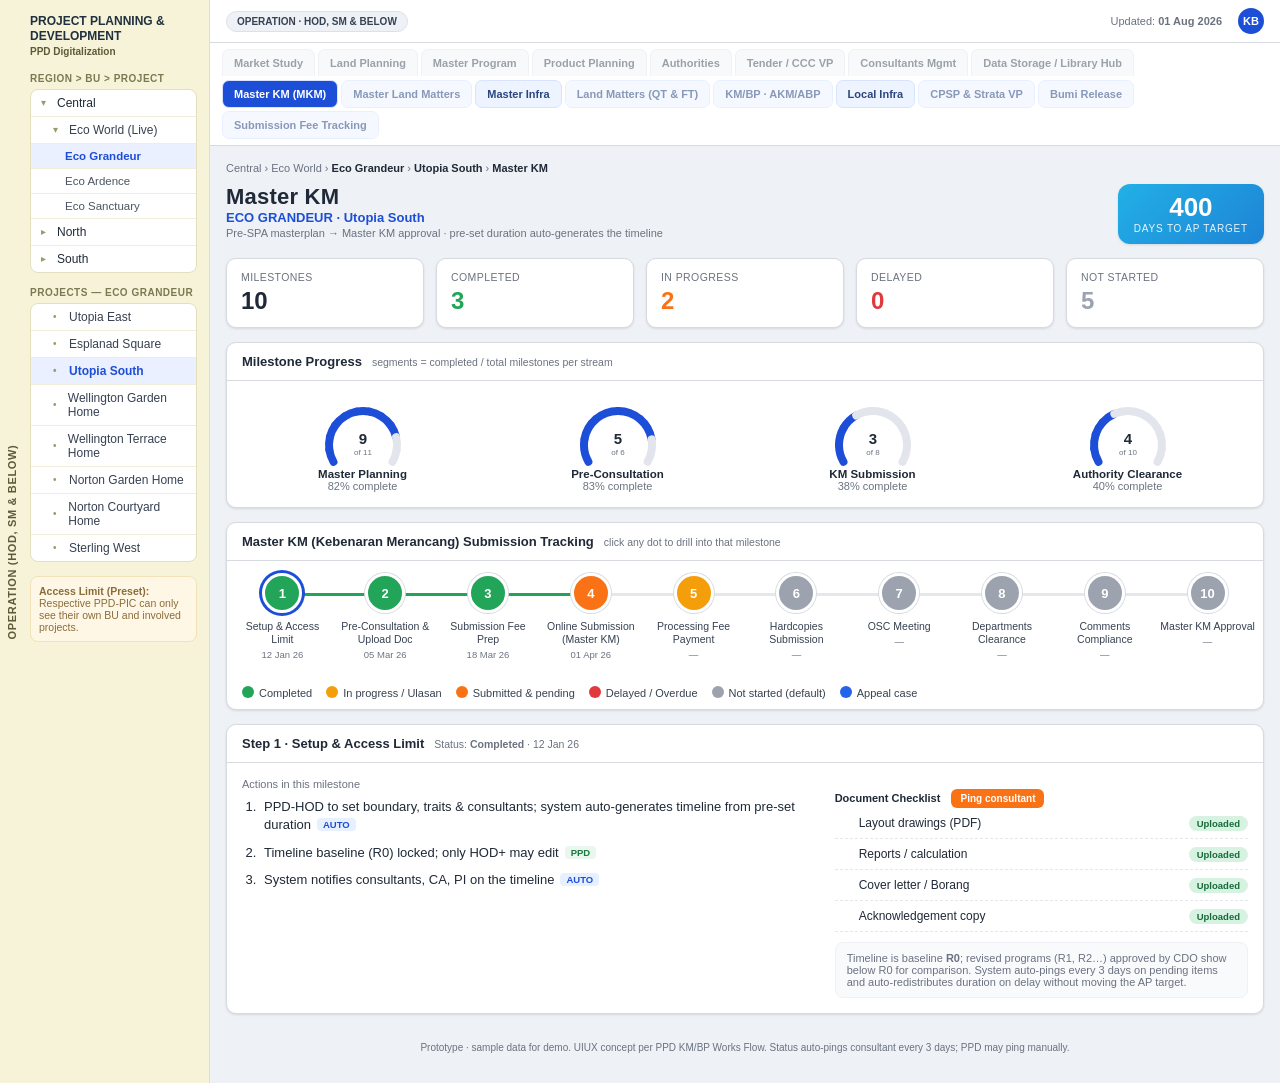
==== index.html @ c5d11e98 "Add files via upload" ====
<!DOCTYPE html>
<html lang="en">
<head>
<meta charset="UTF-8">
<meta name="viewport" content="width=device-width, initial-scale=1.0">
<title>PPD Digitalization — Master KM / Master Infra / Local Infra Dashboard</title>
<style>
:root{
  --sidebar:#f6f3d8; --ink:#1f2937; --muted:#6b7280; --line:#d7dbe0;
  --blue:#1d4ed8; --blue-soft:#eaf0ff; --panel:#ffffff; --bg:#eef1f5;
  --green:#22a558; --green-soft:#d8f2e2;
  --amber:#f59e0b; --amber-soft:#fdeecb;
  --orange:#f97316; --orange-soft:#ffe4cf;
  --red:#e0393e; --red-soft:#fbdadb;
  --grey:#9ca3af; --grey-soft:#e5e7eb;
  --appeal:#2563eb;
  --radius:10px; --shadow:0 1px 3px rgba(16,24,40,.08),0 1px 2px rgba(16,24,40,.04);
}
*{box-sizing:border-box}
body{margin:0;font-family:"Segoe UI",Roboto,Helvetica,Arial,sans-serif;background:var(--bg);color:var(--ink);font-size:13px}
button{font-family:inherit;cursor:pointer}
.app{display:flex;min-height:100vh}

/* ---------- SIDEBAR ---------- */
.sidebar{width:210px;flex:0 0 210px;background:var(--sidebar);border-right:1px solid #e4e0bf;padding:0;position:relative}
.side-vert{writing-mode:vertical-rl;transform:rotate(180deg);position:absolute;left:6px;top:50%;translate:0 -50%;font-weight:700;letter-spacing:.06em;font-size:11px;color:#5b5b3a}
.side-inner{margin-left:26px;padding:14px 12px 20px 4px}
.brand{font-weight:800;font-size:12px;line-height:1.25;color:#20303f}
.brand small{display:block;font-weight:600;color:#5b5b3a;font-size:10px;margin-top:2px}
.nav-group{margin-top:14px}
.nav-label{font-size:10px;font-weight:700;color:#7a7a52;text-transform:uppercase;letter-spacing:.05em;margin-bottom:5px}
.nav-tree{background:#fff;border:1px solid #e4e0bf;border-radius:8px;overflow:hidden}
.tree-item{padding:6px 10px;border-bottom:1px solid #f0eeda;font-size:12px;display:flex;align-items:center;gap:6px;cursor:pointer}
.tree-item:last-child{border-bottom:none}
.tree-item .caret{color:#9a9a6a;font-size:10px;width:10px}
.tree-item.lvl2{padding-left:22px;color:#374151}
.tree-item.lvl3{padding-left:34px;color:#4b5563;font-size:11.5px}
.tree-item.active{background:var(--blue-soft);color:var(--blue);font-weight:600}
.tree-item:hover{background:#faf9ee}
.access-note{margin-top:14px;font-size:10.5px;color:#8a6d3b;background:#fff7e6;border:1px solid #f3e2b8;border-radius:8px;padding:8px}

/* ---------- MAIN ---------- */
.main{flex:1;min-width:0;display:flex;flex-direction:column}
.topbar{background:#fff;border-bottom:1px solid var(--line);padding:8px 16px;display:flex;align-items:center;gap:14px}
.op-pill{font-size:10px;font-weight:700;color:#374151;background:#eef2f7;border:1px solid #dbe1e8;border-radius:20px;padding:4px 10px}
.top-meta{margin-left:auto;font-size:11px;color:var(--muted);display:flex;gap:16px;align-items:center}
.avatar{width:26px;height:26px;border-radius:50%;background:var(--blue);color:#fff;display:grid;place-items:center;font-size:11px;font-weight:700}

/* tabs */
.tabs-wrap{background:#fff;border-bottom:1px solid var(--line);padding:6px 12px 0}
.tab-row{display:flex;gap:3px;flex-wrap:wrap}
.tab-row.secondary{margin-top:4px;padding-bottom:6px}
.tab{font-size:11px;font-weight:600;color:#4b5563;background:#f3f5f8;border:1px solid #e3e7ec;border-bottom:none;border-radius:7px 7px 0 0;padding:7px 11px;white-space:nowrap}
.tab.flat{border-radius:7px;border-bottom:1px solid #e3e7ec}
.tab.active{background:var(--blue);color:#fff;border-color:var(--blue)}
.tab.dim{opacity:.55}
.tab-row.secondary .tab{background:#eef4ff;border-color:#d7e3ff;color:#28457f}
.tab-row.secondary .tab.active{background:var(--blue);color:#fff}

/* content */
.content{padding:16px;flex:1}
.crumbs{font-size:11px;color:var(--muted);margin-bottom:10px}
.crumbs b{color:var(--ink)}

/* dashboard header */
.dash-head{display:flex;align-items:flex-start;gap:16px;flex-wrap:wrap;margin-bottom:14px}
.dash-title h1{margin:0;font-size:22px;letter-spacing:.01em}
.dash-title .proj{font-size:13px;color:var(--blue);font-weight:600}
.dash-title .sub{font-size:11px;color:var(--muted);margin-top:2px}
.countdown{margin-left:auto;background:linear-gradient(135deg,#22b0e6,#1d84d6);color:#fff;border-radius:12px;padding:10px 16px;text-align:center;box-shadow:var(--shadow);min-width:120px}
.countdown .n{font-size:26px;font-weight:800;line-height:1}
.countdown .l{font-size:10px;letter-spacing:.08em;opacity:.9;margin-top:3px}
.countdown.warn{background:linear-gradient(135deg,#f7a13b,#e0393e)}

/* cards row */
.grid{display:grid;gap:14px}
.cards{display:grid;grid-template-columns:repeat(auto-fit,minmax(150px,1fr));gap:12px;margin-bottom:14px}
.card{background:var(--panel);border:1px solid var(--line);border-radius:var(--radius);padding:12px 14px;box-shadow:var(--shadow)}
.card .k{font-size:10.5px;color:var(--muted);text-transform:uppercase;letter-spacing:.04em}
.card .v{font-size:24px;font-weight:800;margin-top:4px}
.card .v small{font-size:12px;color:var(--muted);font-weight:600}
.card.g .v{color:var(--green)} .card.o .v{color:var(--orange)} .card.r .v{color:var(--red)} .card.d .v{color:var(--grey)}

.panel{background:var(--panel);border:1px solid var(--line);border-radius:var(--radius);box-shadow:var(--shadow);margin-bottom:14px}
.panel-h{padding:11px 15px;border-bottom:1px solid var(--line);display:flex;align-items:center;gap:10px}
.panel-h h2{margin:0;font-size:13px;font-weight:700}
.panel-h .hint{font-size:10.5px;color:var(--muted);font-weight:400}
.panel-b{padding:15px}

/* gauges */
.gauges{display:grid;grid-template-columns:repeat(auto-fit,minmax(180px,1fr));gap:14px}
.gauge{text-align:center}
.gauge svg{display:block;margin:0 auto}
.gauge .cap{font-size:11.5px;font-weight:700;margin-top:2px}
.gauge .pct{font-size:11px;color:var(--muted)}

/* timeline */
.tl-scroll{overflow-x:auto;padding:6px 4px 16px}
.timeline{display:flex;align-items:flex-start;min-width:760px;position:relative;padding-top:6px}
.tl-node{flex:1;min-width:96px;text-align:center;position:relative}
.tl-node:not(:last-child)::after{content:"";position:absolute;top:20px;left:50%;width:100%;height:3px;background:var(--grey-soft);z-index:0}
.tl-node.done:not(:last-child)::after{background:var(--green)}
.tl-dot{width:40px;height:40px;border-radius:50%;margin:0 auto;display:grid;place-items:center;font-weight:700;color:#fff;position:relative;z-index:1;border:3px solid #fff;box-shadow:0 0 0 1px var(--line);cursor:pointer;transition:transform .1s}
.tl-dot:hover{transform:scale(1.08)}
.tl-dot.sel{box-shadow:0 0 0 3px var(--blue)}
.st-green{background:var(--green)} .st-amber{background:var(--amber)} .st-orange{background:var(--orange)}
.st-red{background:var(--red)} .st-grey{background:var(--grey)} .st-appeal{background:var(--appeal)}
.tl-label{font-size:10.5px;margin-top:7px;color:#374151;line-height:1.25;padding:0 4px}
.tl-date{font-size:9.5px;color:var(--muted);margin-top:3px}

/* legend */
.legend{display:flex;flex-wrap:wrap;gap:14px;padding:10px 15px;font-size:11px;color:#374151;align-items:center}
.legend .dot{width:12px;height:12px;border-radius:50%;display:inline-block;margin-right:5px;vertical-align:-1px}

/* drill-in */
.drill{display:grid;grid-template-columns:1.4fr 1fr;gap:14px}
@media(max-width:900px){.drill{grid-template-columns:1fr}}
.steps li{margin-bottom:9px;padding-left:4px;line-height:1.4}
.steps{margin:0;padding-left:18px}
.step-tag{font-size:9.5px;font-weight:700;border-radius:4px;padding:1px 6px;margin-left:6px;vertical-align:1px}
.tag-auto{background:#e6f0ff;color:#1d4ed8}.tag-ppd{background:#e9f7ee;color:#1a7a3f}
.tag-con{background:#fef3e2;color:#b26a08}.tag-sm{background:#f3e8ff;color:#7c3aed}

/* dept grid */
.dept-grid{display:grid;grid-template-columns:repeat(auto-fill,minmax(70px,1fr));gap:8px}
.dept{border-radius:7px;padding:8px 4px;text-align:center;font-size:10.5px;font-weight:700;color:#fff;position:relative;cursor:default}
.dept small{display:block;font-weight:500;font-size:8.5px;opacity:.95;margin-top:2px}
.dept.st-grey{color:#4b5563}
.subtabs{display:flex;gap:6px;flex-wrap:wrap;margin-bottom:12px}
.subtab{font-size:11px;font-weight:600;padding:6px 12px;border-radius:20px;border:1px solid var(--line);background:#fff;color:#4b5563}
.subtab.active{background:var(--blue);color:#fff;border-color:var(--blue)}
.doc-row{display:flex;align-items:center;gap:8px;padding:7px 0;border-bottom:1px dashed #e5e7eb;font-size:12px}
.doc-row:last-child{border-bottom:none}
.chk{width:16px;height:16px;border-radius:4px;display:grid;place-items:center;color:#fff;font-size:10px;flex:0 0 16px}
.pill{font-size:9.5px;font-weight:700;border-radius:20px;padding:2px 8px;margin-left:auto}
.pill.green{background:var(--green-soft);color:#146c39}
.pill.amber{background:var(--amber-soft);color:#8a5a06}
.pill.grey{background:var(--grey-soft);color:#4b5563}
.pill.red{background:var(--red-soft);color:#a11f24}
.muted{color:var(--muted)}
.info{font-size:11px;color:var(--muted);background:#f8fafc;border:1px solid #eef2f6;border-radius:8px;padding:9px 11px;margin-top:10px}
.hidden{display:none}
.ping{margin-left:8px;font-size:10px;font-weight:700;color:#fff;background:var(--orange);border:none;border-radius:6px;padding:4px 9px}
.footer-note{font-size:10px;color:var(--muted);text-align:center;padding:14px}
</style>
</head>
<body>
<div class="app">
  <!-- SIDEBAR -->
  <aside class="sidebar">
    <div class="side-vert">OPERATION (HOD, SM &amp; BELOW)</div>
    <div class="side-inner">
      <div class="brand">PROJECT PLANNING &amp; DEVELOPMENT<small>PPD Digitalization</small></div>

      <div class="nav-group">
        <div class="nav-label">Region &gt; BU &gt; Project</div>
        <div class="nav-tree">
          <div class="tree-item"><span class="caret">▾</span> Central</div>
          <div class="tree-item lvl2"><span class="caret">▾</span> Eco World (Live)</div>
          <div class="tree-item lvl3 active">Eco Grandeur</div>
          <div class="tree-item lvl3">Eco Ardence</div>
          <div class="tree-item lvl3">Eco Sanctuary</div>
          <div class="tree-item"><span class="caret">▸</span> North</div>
          <div class="tree-item"><span class="caret">▸</span> South</div>
        </div>
      </div>

      <div class="nav-group">
        <div class="nav-label">Projects — Eco Grandeur</div>
        <div class="nav-tree" id="projTree"></div>
      </div>

      <div class="access-note"><b>Access Limit (Preset):</b> Respective PPD-PIC can only see their own BU and involved projects.</div>
    </div>
  </aside>

  <!-- MAIN -->
  <div class="main">
    <div class="topbar">
      <span class="op-pill">OPERATION · HOD, SM &amp; BELOW</span>
      <div class="top-meta">
        <span>Updated: <b id="updDate">—</b></span>
        <span class="avatar">KB</span>
      </div>
    </div>

    <!-- TABS -->
    <div class="tabs-wrap">
      <div class="tab-row">
        <div class="tab dim">Market Study</div>
        <div class="tab dim">Land Planning</div>
        <div class="tab dim">Master Program</div>
        <div class="tab dim">Product Planning</div>
        <div class="tab dim">Authorities</div>
        <div class="tab dim">Tender / CCC VP</div>
        <div class="tab dim">Consultants Mgmt</div>
        <div class="tab dim">Data Storage / Library Hub</div>
      </div>
      <div class="tab-row secondary" id="subTabs">
        <div class="tab flat" data-dash="mkm">Master KM (MKM)</div>
        <div class="tab flat dim">Master Land Matters</div>
        <div class="tab flat" data-dash="minfra">Master Infra</div>
        <div class="tab flat dim">Land Matters (QT &amp; FT)</div>
        <div class="tab flat dim">KM/BP · AKM/ABP</div>
        <div class="tab flat" data-dash="linfra">Local Infra</div>
        <div class="tab flat dim">CPSP &amp; Strata VP</div>
        <div class="tab flat dim">Bumi Release</div>
        <div class="tab flat dim">Submission Fee Tracking</div>
      </div>
    </div>

    <!-- CONTENT -->
    <div class="content">
      <div class="crumbs">Central › Eco World › <b>Eco Grandeur</b> › <b id="crumbProj">Utopia South</b> › <b id="crumbDash">Master KM</b></div>

      <div class="dash-head">
        <div class="dash-title">
          <h1 id="dashName">Master KM</h1>
          <div class="proj" id="dashProj">ECO GRANDEUR · Utopia South</div>
          <div class="sub" id="dashSub"></div>
        </div>
        <div class="countdown" id="countdown">
          <div class="n" id="cdN">—</div>
          <div class="l">DAYS TO AP TARGET</div>
        </div>
      </div>

      <!-- KPI cards -->
      <div class="cards" id="kpis"></div>

      <!-- gauges -->
      <div class="panel">
        <div class="panel-h"><h2>Milestone Progress</h2><span class="hint">segments = completed / total milestones per stream</span></div>
        <div class="panel-b"><div class="gauges" id="gauges"></div></div>
      </div>

      <!-- timeline -->
      <div class="panel">
        <div class="panel-h">
          <h2 id="tlTitle">Submission Tracking — Dot Dashboard</h2>
          <span class="hint">click any dot to drill into that milestone</span>
        </div>
        <div class="tl-scroll"><div class="timeline" id="timeline"></div></div>
        <div class="legend">
          <span><span class="dot st-green"></span>Completed</span>
          <span><span class="dot st-amber"></span>In progress / Ulasan</span>
          <span><span class="dot st-orange"></span>Submitted &amp; pending</span>
          <span><span class="dot st-red"></span>Delayed / Overdue</span>
          <span><span class="dot st-grey"></span>Not started (default)</span>
          <span><span class="dot st-appeal"></span>Appeal case</span>
        </div>
      </div>

      <!-- drill-in -->
      <div class="panel" id="drillPanel">
        <div class="panel-h">
          <h2 id="drillTitle">Milestone detail</h2>
          <span class="hint" id="drillHint"></span>
        </div>
        <div class="panel-b">
          <div class="drill">
            <div>
              <div id="drillSteps"></div>
            </div>
            <div>
              <div id="drillSide"></div>
            </div>
          </div>
        </div>
      </div>

      <div class="footer-note">Prototype · sample data for demo. UIUX concept per PPD KM/BP Works Flow. Status auto-pings consultant every 3 days; PPD may ping manually.</div>
    </div>
  </div>
</div>

<script>
/* ============ SAMPLE DATA MODEL ============ */
const AP_TARGET = new Date('2027-09-05');
const TODAY = new Date('2026-08-01');
function daysLeft(){return Math.round((AP_TARGET-TODAY)/86400000);}

const projects = ["Utopia East","Esplanad Square","Utopia South","Wellington Garden Home",
  "Wellington Terrace Home","Norton Garden Home","Norton Courtyard Home","Sterling West"];
let currentProj = "Utopia South";

const S = {green:"st-green",amber:"st-amber",orange:"st-orange",red:"st-red",grey:"st-grey",appeal:"st-appeal"};
const statusLabel = {"st-green":"Completed","st-amber":"In progress / Ulasan","st-orange":"Submitted & pending",
  "st-red":"Delayed / Overdue","st-grey":"Not started","st-appeal":"Appeal case"};

/* ---- MASTER KM ---- */
const MKM = {
  name:"Master KM", title:"Master KM (Kebenaran Merancang) Submission Tracking",
  sub:"Pre-SPA masterplan → Master KM approval · pre-set duration auto-generates the timeline",
  gauges:[
    {cap:"Master Planning",done:9,total:11},
    {cap:"Pre-Consultation",done:5,total:6},
    {cap:"KM Submission",done:3,total:8},
    {cap:"Authority Clearance",done:4,total:10}
  ],
  milestones:[
    {n:1,label:"Setup & Access Limit",st:S.green,date:"12 Jan 26",
      steps:[["PPD-HOD to set boundary, traits &amp; consultants; system auto-generates timeline from pre-set duration","auto"],
        ["Timeline baseline (R0) locked; only HOD+ may edit","ppd"],
        ["System notifies consultants, CA, PI on the timeline","auto"]]},
    {n:2,label:"Pre-Consultation & Upload Doc",st:S.green,date:"05 Mar 26",
      steps:[["Consultant makes pre-consultation appointment &amp; uploads comments","con"],
        ["Design-input meeting; consultant uploads meeting note / sketch","con"],
        ["Consultant uploads revised drawings; PPD checks details","ppd"],
        ["If OK → proceed to online submission (system reflects green)","auto"]],
      depts:"km"},
    {n:3,label:"Submission Fee Prep",st:S.green,date:"18 Mar 26",
      steps:[["System reminds consultant to upload fee calculation (2 weeks prior)","auto"],
        ["Consultant uploads fee-calc PDF","con"],
        ["PPD verifies plan-fee amount → links to Payment Requisition flow","ppd"]]},
    {n:4,label:"Online Submission (Master KM)",st:S.orange,date:"01 Apr 26",
      steps:[["Planner compiles documents per checklist (drawings &amp; docs in PDF)","con"],
        ["System auto-ticks checklist as consultant uploads required items","auto"],
        ["PPD checks uploaded items are in order","ppd"],
        ["Consultant submits Master KM online &amp; uploads acknowledgement","con"],
        ["System alerts if acknowledgement not uploaded 1 day after target","auto"]],
      depts:"km"},
    {n:5,label:"Processing Fee Payment",st:S.amber,date:"—",
      steps:[["Consultant uploads QR code / invoice to system","con"],
        ["System links to Payment Requisition flow (auto notification-letter template)","auto"],
        ["PPD verifies &amp; routes for approval","ppd"]]},
    {n:6,label:"Hardcopies Submission",st:S.grey,date:"—",
      steps:[["Consultant uploads OSC acceptance screenshot &amp; payment slip","con"],
        ["System notifies to print for hardcopy submission (1 week before target)","auto"],
        ["Consultant uploads acknowledgement of hardcopy submission","con"],
        ["System prompts if hardcopy not uploaded after 1-day delay","auto"]]},
    {n:7,label:"OSC Meeting",st:S.grey,date:"—",
      steps:[["Consultant follows up on OSC meeting date; PPD keys in confirmed date","ppd"],
        ["Continue follow-up with departments for clearance / comment letters","con"],
        ["Weekly submission-status update sent out","auto"]]},
    {n:8,label:"Departments Clearance",st:S.grey,date:"—",
      steps:[["Consultant uploads tiada-halangan / ulasan letter or approval per dept","con"],
        ["System reflects colour status per department","auto"],
        ["If delay ≥ 2 weeks → system triggers PPD-HOD &amp; PIC; auto-redistributes timeline without affecting AP","auto"]],
      depts:"km"},
    {n:9,label:"Comments Compliance",st:S.grey,date:"—",
      steps:[["Consultant uploads authority ulasan / comments; system reflects status","con"],
        ["System routes comment letter to HOD-PPD: choose Compliance or Appeal","auto"],
        ["Compliance: PPD discusses with consultant, sets resubmit days, consultant re-uploads","ppd"],
        ["Appeal: system searches WIKI for similar successful appeal; reflects blue wording","auto"]]},
    {n:10,label:"Master KM Approval",st:S.grey,date:"—",
      steps:[["Consultant uploads approval letter; PPD reviews &amp; highlights special conditions","ppd"],
        ["System records date &amp; displays in summary","auto"],
        ["System notifies Consultant, PPD, HOD, TH: “Approval for Master KM obtained”","auto"],
        ["System forwards approved KM layout to land surveyor for precom plan","auto"]]}
  ]
};

/* ---- MASTER INFRA ---- */
const MINFRA = {
  name:"Master Infra", title:"Master Infra Submission Tracking",
  sub:"Starts upon Master KM approved · per-trait demarcation, timeline auto-generated from checklist durations",
  traits:["Earthwork","Road & Drainage","Streetlighting","Sewerage","Water Supply","Power","Telekom"],
  gauges:[
    {cap:"Setup & Timeline",done:3,total:3},
    {cap:"Pre-Consultation",done:4,total:6},
    {cap:"Submission",done:2,total:8},
    {cap:"Approval / Compliance",done:1,total:6}
  ],
  milestones:[
    {n:1,label:"Setup Master Infra (demarcation, traits, consultants)",st:S.green,date:"15 Jun 26",
      steps:[["PPD sets boundary, traits &amp; consultant on the Master Infra submission","ppd"],
        ["System notifies consultant on document preparation","auto"],
        ["Timeline auto-generates from pre-set duration (baseline for tracking)","auto"],
        ["System notifies consultants, CA, PI on the timeline","auto"]]},
    {n:2,label:"Pre-Consultation (Master Infra)",st:S.amber,date:"—",
      steps:[["System notifies all consultants to prepare for pre-consultation &amp; submission","auto"],
        ["Consultant makes appointment &amp; uploads pre-consultation comments","con"],
        ["Design-input meeting; consultant uploads note / sketch","con"],
        ["Consultant uploads revised drawings; PPD checks; if OK → online submission","ppd"]],
      depts:"infra"},
    {n:3,label:"Start — Submission (Master Infra)",st:S.orange,date:"—",
      steps:[["Planner compiles documents in system (drawings &amp; docs per checklist)","con"],
        ["Standard docs pre-saved in Data Storage folder","auto"],
        ["System notifies PPD to check uploaded items; reminder 2 weeks prior","auto"],
        ["Consultant submits Master Infra &amp; uploads submission copy","con"],
        ["System alerts if acknowledgement not uploaded 1 day after target","auto"]],
      depts:"infra"},
    {n:4,label:"Processing / Statutory Fee",st:S.grey,date:"—",
      steps:[["Consultant uploads invoice to system","con"],
        ["System links to Payment Requisition flow (auto notification-letter template)","auto"],
        ["PPD verifies &amp; routes for approval","ppd"]]},
    {n:5,label:"Comments Compliance",st:S.grey,date:"—",
      steps:[["Consultant uploads authority ulasan / comments; system reflects status","con"],
        ["System routes comment letter to HOD-PPD: Compliance or Appeal","auto"],
        ["Compliance: PPD discusses, sets resubmit days; consultant re-uploads for approval","ppd"],
        ["Appeal: auto-adjusts duration; WIKI search for similar successful appeal (blue wording)","auto"]]},
    {n:6,label:"Compliance / Appeal / Approval",st:S.grey,date:"—",
      steps:[["Consultant discusses compliance details with PPD, updates drawings","con"],
        ["Consultant uploads endorsement set; PPD approves; consultant proceeds submission","ppd"],
        ["Consultant uploads approved letter &amp; drawings; system notifies PPD &amp; PI","con"],
        ["If surprise condition in approval letter → repeat Appeal process","ppd"]]},
    {n:7,label:"Work Commencement / Subsequent Stages",st:S.grey,date:"—",
      steps:[["Earthwork — consultant submits Borang B (Notis Mula Kerja Tanah), notifies PPD &amp; PI","con"],
        ["Road &amp; Drainage / Streetlighting — end at approval","auto"],
        ["Sewerage — repeat Setup→Approval for subsequent stages PDC2, PDC3-5","auto"],
        ["Water Supply — repeat Setup→Approval for Detail stage","auto"]]}
  ]
};

/* ---- LOCAL INFRA ---- */
const LINFRA = {
  name:"Local Infra", title:"Local Infra Submission Tracking (Agency-level)",
  sub:"Per-agency infrastructure submission · auto-ping every 3 days, manual PPD ping available",
  traits:["Sewerage (IWK)","Water Supply (AIS)","Earthwork","Road & Drainage","Streetlighting","Power (TNB)","Telekom (SKMM)"],
  gauges:[
    {cap:"Sewerage (IWK)",done:6,total:6},
    {cap:"Water Supply (AIS)",done:3,total:6},
    {cap:"Road & Drainage",done:2,total:6},
    {cap:"Earthwork",done:4,total:6}
  ],
  milestones:[
    {n:1,label:"Upload Documents (per checklist)",st:S.green,date:"20 Jun 26",
      steps:[["Consultant &amp; PPD upload relevant documents required per checklist","con"],
        ["System auto-ticks submission checklist as items are uploaded","auto"],
        ["Documents pre-saved in Data Storage per document checklist","auto"]]},
    {n:2,label:"Submit for Checking",st:S.green,date:"27 Jun 26",
      steps:[["Consultant clicks “Submit for Checking”","con"],
        ["System sends notification to PPD to prompt checking","auto"]]},
    {n:3,label:"PPD Check & Comment",st:S.amber,date:"—",
      steps:[["PPD checks; if comment → clicks “Send Comment” with remarks","ppd"],
        ["System allows note &amp; sketch remark","auto"],
        ["If in order → PPD clicks “Recommended for Submission”","ppd"]]},
    {n:4,label:"SM / HOD Green Light",st:S.grey,date:"—",
      steps:[["System notifies SM / HOD / set personnel for green light to proceed","auto"],
        ["If comment → SM/HOD clicks “Send Comment”; repeat from Upload","sm"],
        ["If OK → SM/HOD clicks “Recommended for Submission”; notify consultant &amp; PPD","sm"]]},
    {n:5,label:"Actual Submission",st:S.orange,date:"—",
      steps:[["Consultant submits to agency","con"],
        ["Consultant uploads submission acknowledgement (status grey → orange)","con"],
        ["System tracks &amp; displays submission date","auto"]]},
    {n:6,label:"Follow-up & Status Tracking",st:S.grey,date:"—",
      steps:[["System auto-pings every 3 days: “Hi, it’s been 3 days, kindly update status”","auto"],
        ["PPD may ping consultant manually for update","ppd"],
        ["Consultant follows up with agency on submission status","con"]]},
    {n:7,label:"Comment / Approval Letter",st:S.grey,date:"—",
      steps:[["Consultant uploads comment or approval letter; system records date","con"],
        ["If comment letter → repeat from Upload Documents","auto"],
        ["If approval letter → PPD reviews, highlights special conditions, closes file","ppd"],
        ["System notifies Consultant, PPD, HOD, TH: “Approval for [trait] obtained”","auto"]]}
  ]
};

/* ---- department clearance sample sets ---- */
const DEPTS_KM = [
  {c:"OSC",s:S.green},{c:"JPP",s:S.green},{c:"JKB",s:S.amber},{c:"JPS",s:S.green},
  {c:"JMG",s:S.red},{c:"JKR",s:S.amber},{c:"IWK",s:S.grey},{c:"TNB",s:S.green},
  {c:"Air Slgr",s:S.grey},{c:"SKMM",s:S.grey}
];
const DEPTS_INFRA = [
  {c:"JPS",s:S.green},{c:"IWK",s:S.amber},{c:"Air Slgr",s:S.orange},{c:"TNB",s:S.grey},
  {c:"JKR",s:S.green},{c:"SKMM",s:S.grey},{c:"JMG",s:S.red},{c:"JKT",s:S.grey}
];

const DASHES = {mkm:MKM, minfra:MINFRA, linfra:LINFRA};
let currentDash = "mkm";
let currentTrait = 0;
let selMilestone = 1;

/* ============ RENDER ============ */
function fmtToday(){return TODAY.toLocaleDateString('en-GB',{day:'2-digit',month:'short',year:'numeric'});}

function buildProjTree(){
  const t = document.getElementById('projTree');
  t.innerHTML = projects.map(p=>
    `<div class="tree-item lvl2 ${p===currentProj?'active':''}" data-proj="${p}">
       <span class="caret">•</span>${p}</div>`).join('');
  t.querySelectorAll('[data-proj]').forEach(el=>el.onclick=()=>{currentProj=el.dataset.proj;render();});
}

function gaugeSVG(done,total){
  const r=34,cx=45,cy=45, seg=total, gap=6;
  const startA=-210, sweep=240; // arc
  let out=`<svg width="90" height="70" viewBox="0 0 90 62">`;
  for(let i=0;i<seg;i++){
    const a0=startA + (sweep/seg)*i + gap/seg/2;
    const a1=startA + (sweep/seg)*(i+1) - gap/seg/2;
    const p0=pt(cx,cy,r,a0), p1=pt(cx,cy,r,a1);
    const large = (a1-a0)>180?1:0;
    const col = i<done ? '#1d4ed8' : '#e2e6ec';
    out+=`<path d="M${p0.x} ${p0.y} A${r} ${r} 0 ${large} 1 ${p1.x} ${p1.y}" stroke="${col}" stroke-width="8" fill="none" stroke-linecap="round"/>`;
    const lp=pt(cx,cy,r,(a0+a1)/2);
  }
  out+=`<text x="45" y="44" text-anchor="middle" font-size="15" font-weight="800" fill="#1f2937">${done}</text>`;
  out+=`<text x="45" y="55" text-anchor="middle" font-size="8" fill="#6b7280">of ${total}</text></svg>`;
  return out;
}
function pt(cx,cy,r,ang){const a=ang*Math.PI/180;return{x:cx+r*Math.cos(a),y:cy+r*Math.sin(a)};}

function render(){
  const d = DASHES[currentDash];
  document.getElementById('updDate').textContent = fmtToday();
  document.getElementById('dashName').textContent = d.name;
  document.getElementById('dashProj').textContent = "ECO GRANDEUR · "+currentProj;
  document.getElementById('dashSub').textContent = d.sub;
  document.getElementById('crumbProj').textContent = currentProj;
  document.getElementById('crumbDash').textContent = d.name;
  document.getElementById('tlTitle').textContent = d.title;

  // countdown
  const dl = daysLeft();
  document.getElementById('cdN').textContent = dl;
  document.getElementById('countdown').classList.toggle('warn', dl<200);

  // tabs active state
  document.querySelectorAll('#subTabs .tab[data-dash]').forEach(t=>
    t.classList.toggle('active', t.dataset.dash===currentDash));

  // sidebar tree
  buildProjTree();

  // KPI cards (derived from milestones)
  renderKPIs(d);

  // gauges
  document.getElementById('gauges').innerHTML = d.gauges.map(g=>
    `<div class="gauge">${gaugeSVG(g.done,g.total)}<div class="cap">${g.cap}</div>
     <div class="pct">${Math.round(g.done/g.total*100)}% complete</div></div>`).join('');

  // trait subtabs for infra dashboards
  renderTraitTabs(d);

  // timeline
  renderTimeline(d);

  // drill-in
  selMilestone = Math.min(selMilestone, d.milestones.length);
  renderDrill(d);
}

function renderKPIs(d){
  const m=d.milestones;
  const count=s=>m.filter(x=>x.st===s).length;
  const cards=[
    {k:"Milestones",v:m.length,cls:""},
    {k:"Completed",v:count(S.green),cls:"g"},
    {k:"In progress",v:count(S.amber)+count(S.orange),cls:"o"},
    {k:"Delayed",v:count(S.red),cls:"r"},
    {k:"Not started",v:count(S.grey),cls:"d"}
  ];
  document.getElementById('kpis').innerHTML = cards.map(c=>
    `<div class="card ${c.cls}"><div class="k">${c.k}</div><div class="v">${c.v}</div></div>`).join('');
}

function renderTraitTabs(d){
  const tl=document.getElementById('tlTitle').parentElement;
  let holder=document.getElementById('traitTabs');
  if(holder) holder.remove();
  if(d.traits){
    const el=document.createElement('div');
    el.id='traitTabs'; el.className='subtabs';
    el.style.margin='0 15px 0';
    el.innerHTML='<div style="width:100%;font-size:10.5px;color:#6b7280;margin:8px 0 2px">Infrastructure trait / stage:</div>'+
      d.traits.map((t,i)=>`<div class="subtab ${i===currentTrait?'active':''}" data-t="${i}">${t}</div>`).join('');
    tl.insertAdjacentElement('afterend', el);
    el.querySelectorAll('[data-t]').forEach(x=>x.onclick=()=>{currentTrait=+x.dataset.t;render();});
  }
}

function renderTimeline(d){
  const tl=document.getElementById('timeline');
  tl.innerHTML=d.milestones.map(m=>{
    const done = m.st===S.green;
    return `<div class="tl-node ${done?'done':''}">
      <div class="tl-dot ${m.st} ${m.n===selMilestone?'sel':''}" data-n="${m.n}" title="${statusLabel[m.st]}">${m.n}</div>
      <div class="tl-label">${m.label}</div>
      <div class="tl-date">${m.date||'&nbsp;'}</div>
    </div>`;
  }).join('');
  tl.querySelectorAll('[data-n]').forEach(dot=>dot.onclick=()=>{selMilestone=+dot.dataset.n;renderDrill(d);
    tl.querySelectorAll('.tl-dot').forEach(x=>x.classList.remove('sel'));dot.classList.add('sel');});
}

function tagFor(t){return{auto:['AUTO','tag-auto'],ppd:['PPD','tag-ppd'],con:['CONSULTANT','tag-con'],sm:['SM/HOD','tag-sm']}[t]||['','']; }

function renderDrill(d){
  const m=d.milestones.find(x=>x.n===selMilestone);
  document.getElementById('drillTitle').textContent = `Step ${m.n} · ${m.label.replace(/&amp;/g,'&')}`;
  document.getElementById('drillHint').innerHTML = `Status: <b>${statusLabel[m.st]}</b>${m.date&&m.date!=='—'?' · '+m.date:''}`;

  // steps
  document.getElementById('drillSteps').innerHTML =
    `<div style="font-size:11px;color:#6b7280;margin-bottom:8px">Actions in this milestone</div>
     <ol class="steps">`+ m.steps.map(s=>{
      const [txt,tg]=s; const [lbl,cls]=tagFor(tg);
      return `<li>${txt}<span class="step-tag ${cls}">${lbl}</span></li>`;
     }).join('') + `</ol>`;

  // side: dept grid if any + doc/status
  let side='';
  if(m.depts){
    const set = m.depts==='km'?DEPTS_KM:DEPTS_INFRA;
    side += `<div style="font-size:11px;font-weight:700;margin-bottom:8px">Department Clearance
      <span class="muted" style="font-weight:400">(dot-status per authority)</span></div>
      <div class="dept-grid">`+ set.map(x=>
        `<div class="dept ${x.s}" title="${statusLabel[x.s]}">${x.c}<small>${statusLabel[x.s].split(' ')[0]}</small></div>`).join('')+`</div>`;
  }
  // sample document checklist
  side += `<div style="font-size:11px;font-weight:700;margin:14px 0 4px">Document Checklist
    <span class="ping" onclick="alert('Manual ping sent to consultant: kindly update status.')">Ping consultant</span></div>`;
  const docs = sampleDocs(m);
  side += docs.map(dc=>
    `<div class="doc-row"><span class="chk ${dc.s}">${dc.done?'✓':''}</span>${dc.name}
      <span class="pill ${dc.p}">${dc.tag}</span></div>`).join('');

  side += `<div class="info">Timeline is baseline <b>R0</b>; revised programs (R1, R2…) approved by CDO show below R0 for comparison.
    System auto-pings every 3 days on pending items and auto-redistributes duration on delay without moving the AP target.</div>`;
  document.getElementById('drillSide').innerHTML = side;
}

function sampleDocs(m){
  // deterministic-ish sample by status
  const base=[
    {name:"Layout drawings (PDF)"},{name:"Reports / calculation"},
    {name:"Cover letter / Borang"},{name:"Acknowledgement copy"}
  ];
  return base.map((b,i)=>{
    let done,p,tag;
    if(m.st===S.green){done=true;p='green';tag='Uploaded';}
    else if(m.st===S.orange){done=i<2;p=i<2?'green':'amber';tag=i<2?'Uploaded':'Pending';}
    else if(m.st===S.amber){done=i<1;p=i<1?'green':'amber';tag=i<1?'Uploaded':'In progress';}
    else if(m.st===S.red){done=i<1;p=i<1?'green':'red';tag=i<1?'Uploaded':'Overdue';}
    else {done=false;p='grey';tag='Not started';}
    return {...b,done,p,tag};
  });
}

/* ---- tab wiring ---- */
document.querySelectorAll('#subTabs .tab[data-dash]').forEach(t=>t.onclick=()=>{
  currentDash=t.dataset.dash; currentTrait=0; selMilestone=1; render();
});

buildProjTree();
render();
</script>
</body>
</html>
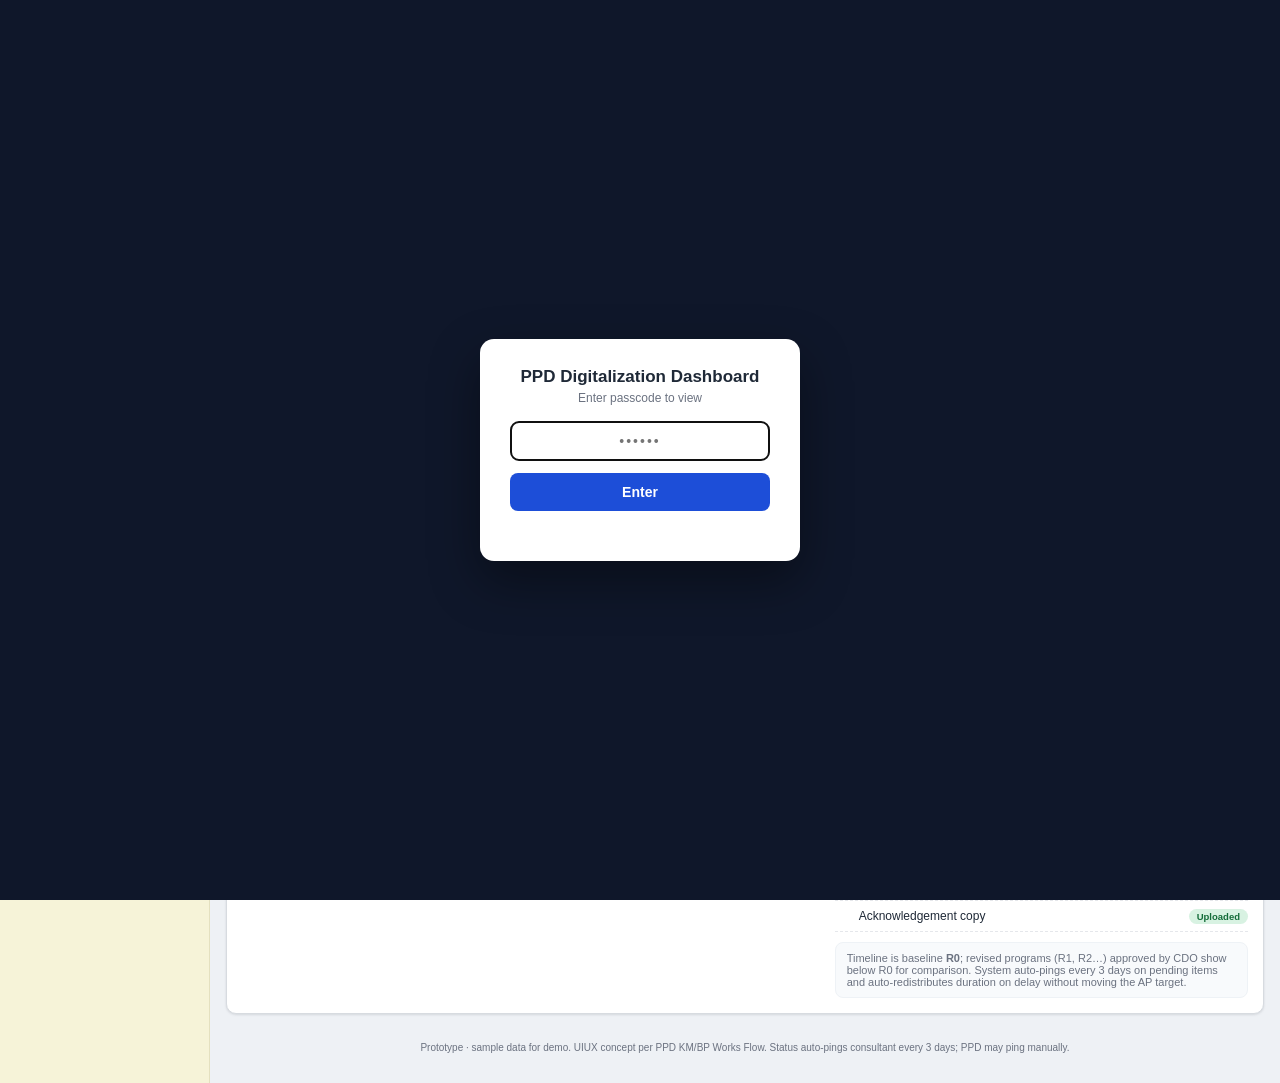
==== commit 3a85f0cc: "Add files via upload" ====
--- a/index.html
+++ b/index.html
@@ -288,119 +288,119 @@
 const statusLabel = {"st-green":"Completed","st-amber":"In progress / Ulasan","st-orange":"Submitted & pending",
   "st-red":"Delayed / Overdue","st-grey":"Not started","st-appeal":"Appeal case"};
 
-/* ---- MASTER KM ---- */
+/* ---- MASTER KM (r2: Kebenaran Merancang via OSC 3.0 Plus) ---- */
 const MKM = {
-  name:"Master KM", title:"Master KM (Kebenaran Merancang) Submission Tracking",
-  sub:"Pre-SPA masterplan → Master KM approval · pre-set duration auto-generates the timeline",
+  name:"Master KM", title:"Master KM (Kebenaran Merancang) Submission Tracking · OSC 3.0 Plus",
+  sub:"Carried over from CEO-cleared Masterplan (Stage B) → KM approval · management approval carried over; timeline auto-generated from pre-set durations",
   gauges:[
-    {cap:"Master Planning",done:9,total:11},
-    {cap:"Pre-Consultation",done:5,total:6},
-    {cap:"KM Submission",done:3,total:8},
-    {cap:"Authority Clearance",done:4,total:10}
+    {cap:"Setup & Coordination",done:6,total:6},
+    {cap:"Agency Gate (G1–G8)",done:5,total:8},
+    {cap:"OSC Submission",done:3,total:6},
+    {cap:"Deliberation & Approval",done:0,total:6}
   ],
   milestones:[
-    {n:1,label:"Setup & Access Limit",st:S.green,date:"12 Jan 26",
-      steps:[["PPD-HOD to set boundary, traits &amp; consultants; system auto-generates timeline from pre-set duration","auto"],
-        ["Timeline baseline (R0) locked; only HOD+ may edit","ppd"],
-        ["System notifies consultants, CA, PI on the timeline","auto"]]},
-    {n:2,label:"Pre-Consultation & Upload Doc",st:S.green,date:"05 Mar 26",
-      steps:[["Consultant makes pre-consultation appointment &amp; uploads comments","con"],
-        ["Design-input meeting; consultant uploads meeting note / sketch","con"],
-        ["Consultant uploads revised drawings; PPD checks details","ppd"],
-        ["If OK → proceed to online submission (system reflects green)","auto"]],
+    {n:1,label:"Setup & Consultant LOA",st:S.green,date:"12 Jan 26",
+      steps:[["TRIGGER: carried over from Stage B — Masterplan cleared by CEO for submission","ppd"],
+        ["PPD-HOD confirms appointment / LOA of submitting consultants from Consultant Management","ppd"],
+        ["System issues LOA; consultants upload acceptance &amp; professional details","auto"]]},
+    {n:2,label:"Pre-Submission Coordination",st:S.green,date:"05 Feb 26",
+      steps:[["PPD-HOD convenes KM pre-submission coordination meeting (Town Planner + sub-consultants)","ppd"],
+        ["Town Planner prepares Development Proposal Report (LCP — Laporan Cadangan Pemajuan) &amp; KM set","con"],
+        ["PPD confirms SIA &amp; EIA approvals and TIA report are ready to accompany the KM","ppd"]]},
+    {n:3,label:"Agency Approval Gate (G1–G8)",st:S.amber,date:"—",
+      steps:[["GATE: all external technical agency approvals must be in place — JKR, IWK, Water, JPS, TNB, Telco, JMG, Land","ppd"],
+        ["System reflects colour status per agency; KM cannot proceed until gate cleared","auto"]],
       depts:"km"},
-    {n:3,label:"Submission Fee Prep",st:S.green,date:"18 Mar 26",
-      steps:[["System reminds consultant to upload fee calculation (2 weeks prior)","auto"],
-        ["Consultant uploads fee-calc PDF","con"],
-        ["PPD verifies plan-fee amount → links to Payment Requisition flow","ppd"]]},
-    {n:4,label:"Online Submission (Master KM)",st:S.orange,date:"01 Apr 26",
-      steps:[["Planner compiles documents per checklist (drawings &amp; docs in PDF)","con"],
-        ["System auto-ticks checklist as consultant uploads required items","auto"],
-        ["PPD checks uploaded items are in order","ppd"],
-        ["Consultant submits Master KM online &amp; uploads acknowledgement","con"],
-        ["System alerts if acknowledgement not uploaded 1 day after target","auto"]],
+    {n:4,label:"OSC 3.0 Plus Online Submission",st:S.orange,date:"01 Apr 26",
+      steps:[["PPD-HOD / PSP makes the OSC ONLINE submission via OSC 3.0 Plus — upload KM set &amp; supporting docs","con"],
+        ["OSC vets the online submission (semakan kelengkapan); PSP updates online if any document short","con"],
+        ["System auto-ticks checklist as items uploaded; alerts if acknowledgement not uploaded","auto"]],
       depts:"km"},
-    {n:5,label:"Processing Fee Payment",st:S.amber,date:"—",
-      steps:[["Consultant uploads QR code / invoice to system","con"],
-        ["System links to Payment Requisition flow (auto notification-letter template)","auto"],
-        ["PPD verifies &amp; routes for approval","ppd"]]},
-    {n:6,label:"Hardcopies Submission",st:S.grey,date:"—",
-      steps:[["Consultant uploads OSC acceptance screenshot &amp; payment slip","con"],
-        ["System notifies to print for hardcopy submission (1 week before target)","auto"],
-        ["Consultant uploads acknowledgement of hardcopy submission","con"],
-        ["System prompts if hardcopy not uploaded after 1-day delay","auto"]]},
-    {n:7,label:"OSC Meeting",st:S.grey,date:"—",
-      steps:[["Consultant follows up on OSC meeting date; PPD keys in confirmed date","ppd"],
-        ["Continue follow-up with departments for clearance / comment letters","con"],
-        ["Weekly submission-status update sent out","auto"]]},
-    {n:8,label:"Departments Clearance",st:S.grey,date:"—",
-      steps:[["Consultant uploads tiada-halangan / ulasan letter or approval per dept","con"],
-        ["System reflects colour status per department","auto"],
-        ["If delay ≥ 2 weeks → system triggers PPD-HOD &amp; PIC; auto-redistributes timeline without affecting AP","auto"]],
-      depts:"km"},
-    {n:9,label:"Comments Compliance",st:S.grey,date:"—",
-      steps:[["Consultant uploads authority ulasan / comments; system reflects status","con"],
-        ["System routes comment letter to HOD-PPD: choose Compliance or Appeal","auto"],
-        ["Compliance: PPD discusses with consultant, sets resubmit days, consultant re-uploads","ppd"],
-        ["Appeal: system searches WIKI for similar successful appeal; reflects blue wording","auto"]]},
-    {n:10,label:"Master KM Approval",st:S.grey,date:"—",
-      steps:[["Consultant uploads approval letter; PPD reviews &amp; highlights special conditions","ppd"],
-        ["System records date &amp; displays in summary","auto"],
-        ["System notifies Consultant, PPD, HOD, TH: “Approval for Master KM obtained”","auto"],
-        ["System forwards approved KM layout to land surveyor for precom plan","auto"]]}
+    {n:5,label:"Processing Fee Payment",st:S.grey,date:"—",
+      steps:[["FEE: upon online submission approved (complete), PSP pays processing / application fee","con"],
+        ["System links to Payment Requisition flow (auto notification-letter template)","auto"]]},
+    {n:6,label:"Hardcopy Submission",st:S.grey,date:"—",
+      steps:[["PSP submits the HARDCOPY set to the OSC counter (after online approval &amp; fee payment)","con"],
+        ["System records OSC submission date / reference no. &amp; tracks statutory processing period","auto"]]},
+    {n:7,label:"OSC Circulation & Query Clearance",st:S.grey,date:"—",
+      steps:[["OSC circulates KM to internal departments; PPD / consultants confirm all external agency approvals in","con"],
+        ["Consultants upload responses / amended plans for each OSC / agency query","con"],
+        ["Repeat until all comments cleared &amp; all agency approvals confirmed","auto"],
+        ["PPD-HOD updates management on KM processing status (periodic)","ppd"]]},
+    {n:8,label:"OSC Board Deliberation",st:S.grey,date:"—",
+      steps:[["OSC Technical Committee / Full Board (Mesyuarat JK OSC) deliberates the KM","auto"],
+        ["OSC issues decision: (a) Approved; (b) Approved with conditions; (c) Deferred / rejected","auto"]]},
+    {n:9,label:"Comply / Appeal",st:S.grey,date:"—",
+      steps:[["COMPLY path: consultants amend plans, resubmit for re-deliberation","con"],
+        ["APPEAL path: PPD-HOD evaluates &amp; lodges appeal (checks WIKI for similar successful cases)","ppd"],
+        ["OSC / Appeal Board re-deliberates; repeat comply-or-appeal until KM approved","auto"]]},
+    {n:10,label:"KM Approval & Charges",st:S.grey,date:"—",
+      steps:[["FEE: PBT issues KM approval (Kebenaran Merancang) with conditions (syarat C1 / C2)","auto"],
+        ["Pay KM / development charge (Caj Pemajuan) &amp; any bank guarantee as billed","con"],
+        ["Town Planner uploads the KM approval letter &amp; conditions into the system","con"]]},
+    {n:11,label:"Conditions Review & Handover",st:S.grey,date:"—",
+      steps:[["PPD-HOD reviews KM conditions, registers compliance items, briefs CDO / GM / S&amp;M","ppd"],
+        ["System notifies Consultant, PPD, HOD, TH: “Master KM approval obtained”","auto"],
+        ["PPD-HOD hands over to next stage — Building Plan / Earthworks / Infrastructure works","ppd"]]}
   ]
 };
 
-/* ---- MASTER INFRA ---- */
+/* ---- MASTER INFRA (r2: per-trait G1–G7, post-KM approval) ---- */
 const MINFRA = {
-  name:"Master Infra", title:"Master Infra Submission Tracking",
-  sub:"Starts upon Master KM approved · per-trait demarcation, timeline auto-generated from checklist durations",
+  name:"Master Infra", title:"Master Infra Submission Tracking · per-trait (G1–G7)",
+  sub:"Triggered upon Master KM approval · each trait demarcated separately; timeline auto-generated from Infra Doc-Checklist durations",
   traits:["Earthwork","Road & Drainage","Streetlighting","Sewerage","Water Supply","Power","Telekom"],
   gauges:[
-    {cap:"Setup & Timeline",done:3,total:3},
-    {cap:"Pre-Consultation",done:4,total:6},
-    {cap:"Submission",done:2,total:8},
-    {cap:"Approval / Compliance",done:1,total:6}
+    {cap:"Setup & Doc Prep",done:3,total:3},
+    {cap:"Pre-Consultation",done:2,total:3},
+    {cap:"Submission & Fee",done:1,total:3},
+    {cap:"Approval / Comply",done:0,total:3}
   ],
   milestones:[
-    {n:1,label:"Setup Master Infra (demarcation, traits, consultants)",st:S.green,date:"15 Jun 26",
-      steps:[["PPD sets boundary, traits &amp; consultant on the Master Infra submission","ppd"],
-        ["System notifies consultant on document preparation","auto"],
-        ["Timeline auto-generates from pre-set duration (baseline for tracking)","auto"],
-        ["System notifies consultants, CA, PI on the timeline","auto"]]},
-    {n:2,label:"Pre-Consultation (Master Infra)",st:S.amber,date:"—",
-      steps:[["System notifies all consultants to prepare for pre-consultation &amp; submission","auto"],
-        ["Consultant makes appointment &amp; uploads pre-consultation comments","con"],
-        ["Design-input meeting; consultant uploads note / sketch","con"],
-        ["Consultant uploads revised drawings; PPD checks; if OK → online submission","ppd"]],
-      depts:"infra"},
-    {n:3,label:"Start — Submission (Master Infra)",st:S.orange,date:"—",
-      steps:[["Planner compiles documents in system (drawings &amp; docs per checklist)","con"],
-        ["Standard docs pre-saved in Data Storage folder","auto"],
-        ["System notifies PPD to check uploaded items; reminder 2 weeks prior","auto"],
-        ["Consultant submits Master Infra &amp; uploads submission copy","con"],
-        ["System alerts if acknowledgement not uploaded 1 day after target","auto"]],
-      depts:"infra"},
-    {n:4,label:"Processing / Statutory Fee",st:S.grey,date:"—",
-      steps:[["Consultant uploads invoice to system","con"],
-        ["System links to Payment Requisition flow (auto notification-letter template)","auto"],
-        ["PPD verifies &amp; routes for approval","ppd"]]},
-    {n:5,label:"Comments Compliance",st:S.grey,date:"—",
-      steps:[["Consultant uploads authority ulasan / comments; system reflects status","con"],
-        ["System routes comment letter to HOD-PPD: Compliance or Appeal","auto"],
-        ["Compliance: PPD discusses, sets resubmit days; consultant re-uploads for approval","ppd"],
-        ["Appeal: auto-adjusts duration; WIKI search for similar successful appeal (blue wording)","auto"]]},
-    {n:6,label:"Compliance / Appeal / Approval",st:S.grey,date:"—",
-      steps:[["Consultant discusses compliance details with PPD, updates drawings","con"],
-        ["Consultant uploads endorsement set; PPD approves; consultant proceeds submission","ppd"],
-        ["Consultant uploads approved letter &amp; drawings; system notifies PPD &amp; PI","con"],
-        ["If surprise condition in approval letter → repeat Appeal process","ppd"]]},
-    {n:7,label:"Work Commencement / Subsequent Stages",st:S.grey,date:"—",
-      steps:[["Earthwork — consultant submits Borang B (Notis Mula Kerja Tanah), notifies PPD &amp; PI","con"],
-        ["Road &amp; Drainage / Streetlighting — end at approval","auto"],
-        ["Sewerage — repeat Setup→Approval for subsequent stages PDC2, PDC3-5","auto"],
-        ["Water Supply — repeat Setup→Approval for Detail stage","auto"]]}
+    {n:1,label:"Setup & Demarcation",st:S.green,date:"15 Jun 26",
+      steps:[["TRIGGER: upon Master KM approval, PPD-HOD flags the trait submission &amp; demarcates the boundary","ppd"],
+        ["System auto-generates the timeline (pre-set durations) &amp; notifies consultant, CA &amp; PI","auto"]]},
+    {n:2,label:"Document Preparation",st:S.green,date:"22 Jun 26",
+      steps:[["Consultant / PPD prepare the documents per the Infra Doc Checklist","con"],
+        ["System auto-ticks the checklist as items are uploaded to Data Storage","auto"]]},
+    {n:3,label:"Pre-Consultation & Design Coordination",st:S.amber,date:"—",
+      steps:[["PRE-CONSULTATION: consultant makes the pre-consultation appointment with the authority","con"],
+        ["Combined Infra Design-Coordination Meeting — single joint session for G1–G7","con"],
+        ["PPD checks revised drawings — if OK proceed to submission (green); if not, revise","ppd"]],
+      depts:"trait"},
+    {n:4,label:"Fee Prep & Submission",st:S.orange,date:"—",
+      steps:[["FEE: consultant uploads the fee calculation; PPD verifies → Payment Requisition flow","con"],
+        ["SUBMIT: consultant compiles per checklist &amp; submits the plan / report to the authority","con"],
+        ["System records the submission; consultant follows up with the authority","auto"]],
+      depts:"trait"},
+    {n:5,label:"Statutory Fee Payment",st:S.grey,date:"—",
+      steps:[["FEE: payment of processing / statutory fee (per checklist) — consultant uploads the slip","con"],
+        ["System links to Payment Requisition flow (auto notification-letter template)","auto"]]},
+    {n:6,label:"Comments — Comply / Appeal",st:S.grey,date:"—",
+      steps:[["COMMENTS: consultant uploads the ulasan / comments; system flows to HOD-PPD","con"],
+        ["COMPLY: update drawings; PPD sets resubmission days; consultant resubmits","ppd"],
+        ["APPEAL: HOD-PPD lodges the appeal (checks WIKI); consultant discusses with the authority","ppd"],
+        ["Repeat until the authority clears the submission","auto"]],
+      depts:"trait"},
+    {n:7,label:"Approval & Endorsement",st:S.grey,date:"—",
+      steps:[["APPROVAL: consultant uploads the endorsement set; client signs; consultant proceeds","con"],
+        ["System reflects colour status update on approval","auto"]]},
+    {n:8,label:"Work Commencement / Registration",st:S.grey,date:"—",
+      steps:[["Earthwork — consultant submits Borang B (Notis Mula Kerja Tanah) &amp; uploads to system","con"],
+        ["PPD-HOD registers the approval &amp; conditions and updates the township dashboard","ppd"],
+        ["Sewerage / Water — repeat Setup→Approval for subsequent stages (PDC2, PDC3-5 / Detail)","auto"]]}
   ]
+};
+
+/* per-trait authority clearance sets (revised r2) */
+const TRAIT_AUTH = {
+  "Earthwork":      [{c:"PBT",s:S.green},{c:"JPS (ESCP)",s:S.amber},{c:"JMG (slope)",s:S.grey}],
+  "Road & Drainage":[{c:"PBT",s:S.green},{c:"JKR",s:S.amber},{c:"JPS",s:S.grey}],
+  "Streetlighting": [{c:"PBT",s:S.grey}],
+  "Sewerage":       [{c:"IWK",s:S.amber},{c:"SPAN",s:S.grey}],
+  "Water Supply":   [{c:"Air Slgr",s:S.orange},{c:"SPAN",s:S.grey}],
+  "Power":          [{c:"TNB",s:S.grey}],
+  "Telekom":        [{c:"TM",s:S.grey},{c:"SKMM (MCMC)",s:S.grey}]
 };
 
 /* ---- LOCAL INFRA ---- */
@@ -448,9 +448,9 @@
 
 /* ---- department clearance sample sets ---- */
 const DEPTS_KM = [
-  {c:"OSC",s:S.green},{c:"JPP",s:S.green},{c:"JKB",s:S.amber},{c:"JPS",s:S.green},
-  {c:"JMG",s:S.red},{c:"JKR",s:S.amber},{c:"IWK",s:S.grey},{c:"TNB",s:S.green},
-  {c:"Air Slgr",s:S.grey},{c:"SKMM",s:S.grey}
+  {c:"OSC",s:S.green},{c:"JKR",s:S.green},{c:"JPS",s:S.green},{c:"IWK",s:S.amber},
+  {c:"Water (AiS)",s:S.amber},{c:"TNB",s:S.green},{c:"Telco/SKMM",s:S.grey},
+  {c:"JMG",s:S.red},{c:"Land (PTD)",s:S.grey}
 ];
 const DEPTS_INFRA = [
   {c:"JPS",s:S.green},{c:"IWK",s:S.amber},{c:"Air Slgr",s:S.orange},{c:"TNB",s:S.grey},
@@ -594,8 +594,12 @@
   // side: dept grid if any + doc/status
   let side='';
   if(m.depts){
-    const set = m.depts==='km'?DEPTS_KM:DEPTS_INFRA;
-    side += `<div style="font-size:11px;font-weight:700;margin-bottom:8px">Department Clearance
+    let set, heading;
+    if(m.depts==='trait'){ set = TRAIT_AUTH[d.traits[currentTrait]]||DEPTS_INFRA;
+      heading = d.traits[currentTrait]+" — Authority Clearance"; }
+    else if(m.depts==='km'){ set = DEPTS_KM; heading = "Agency Clearance (G1–G8 gate)"; }
+    else { set = DEPTS_INFRA; heading = "Department Clearance"; }
+    side += `<div style="font-size:11px;font-weight:700;margin-bottom:8px">${heading}
       <span class="muted" style="font-weight:400">(dot-status per authority)</span></div>
       <div class="dept-grid">`+ set.map(x=>
         `<div class="dept ${x.s}" title="${statusLabel[x.s]}">${x.c}<small>${statusLabel[x.s].split(' ')[0]}</small></div>`).join('')+`</div>`;
@@ -638,5 +642,37 @@
 buildProjTree();
 render();
 </script>
+
+<!-- ===== PASSCODE GATE ===== -->
+<style>
+#gate{position:fixed;inset:0;z-index:9999;background:#0f172a;display:grid;place-items:center;font-family:"Segoe UI",Roboto,Arial,sans-serif}
+#gate .box{background:#fff;border-radius:14px;padding:28px 30px;width:320px;text-align:center;box-shadow:0 20px 50px rgba(0,0,0,.4)}
+#gate h3{margin:0 0 4px;font-size:17px;color:#1f2937}
+#gate p{margin:0 0 16px;font-size:12px;color:#6b7280}
+#gate input{width:100%;padding:11px 12px;border:1px solid #cbd5e1;border-radius:8px;font-size:14px;text-align:center;letter-spacing:2px}
+#gate button{margin-top:12px;width:100%;padding:11px;border:none;border-radius:8px;background:#1d4ed8;color:#fff;font-size:14px;font-weight:600}
+#gate .err{color:#dc2626;font-size:11.5px;height:14px;margin-top:8px}
+</style>
+<div id="gate">
+  <div class="box">
+    <h3>PPD Digitalization Dashboard</h3>
+    <p>Enter passcode to view</p>
+    <input id="gateInput" type="password" placeholder="••••••" autocomplete="off"
+      onkeydown="if(event.key==='Enter')checkGate()">
+    <button onclick="checkGate()">Enter</button>
+    <div class="err" id="gateErr"></div>
+  </div>
+</div>
+<script>
+/* Change PASSCODE to whatever you like. Note: this is a light gate to deter
+   casual access — a determined viewer can read it in the page source. */
+const PASSCODE = "ppd2026";
+function checkGate(){
+  const v=document.getElementById('gateInput').value;
+  if(v===PASSCODE){document.getElementById('gate').style.display='none';}
+  else{document.getElementById('gateErr').textContent='Incorrect passcode';}
+}
+document.getElementById('gateInput').focus();
+</script>
 </body>
 </html>
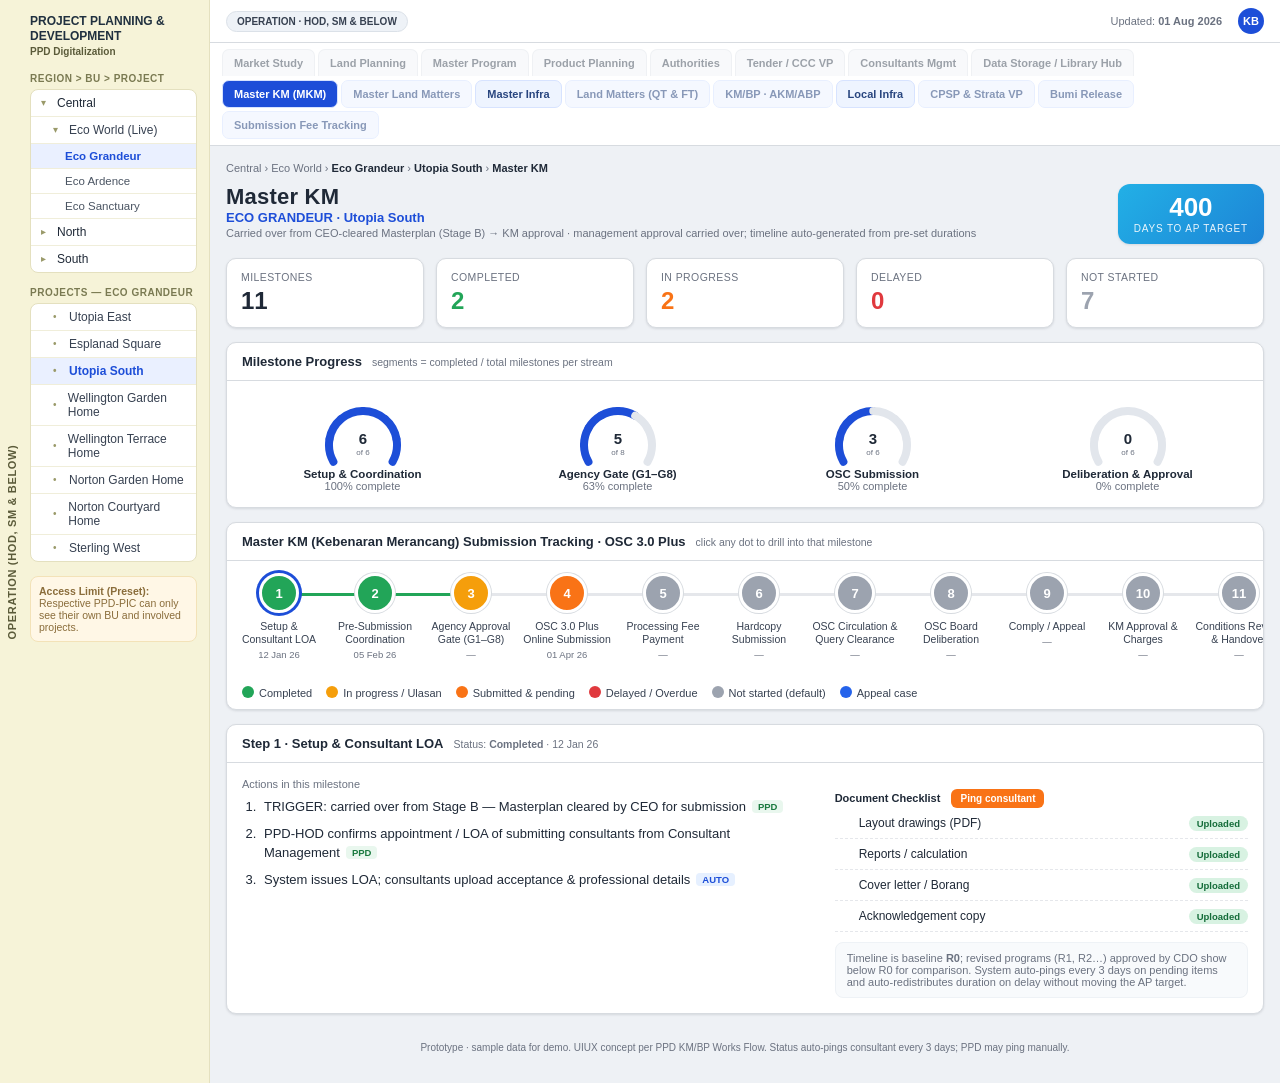
==== commit e3d3bf33: "Add files via upload" ====
--- a/index.html
+++ b/index.html
@@ -642,37 +642,5 @@
 buildProjTree();
 render();
 </script>
-
-<!-- ===== PASSCODE GATE ===== -->
-<style>
-#gate{position:fixed;inset:0;z-index:9999;background:#0f172a;display:grid;place-items:center;font-family:"Segoe UI",Roboto,Arial,sans-serif}
-#gate .box{background:#fff;border-radius:14px;padding:28px 30px;width:320px;text-align:center;box-shadow:0 20px 50px rgba(0,0,0,.4)}
-#gate h3{margin:0 0 4px;font-size:17px;color:#1f2937}
-#gate p{margin:0 0 16px;font-size:12px;color:#6b7280}
-#gate input{width:100%;padding:11px 12px;border:1px solid #cbd5e1;border-radius:8px;font-size:14px;text-align:center;letter-spacing:2px}
-#gate button{margin-top:12px;width:100%;padding:11px;border:none;border-radius:8px;background:#1d4ed8;color:#fff;font-size:14px;font-weight:600}
-#gate .err{color:#dc2626;font-size:11.5px;height:14px;margin-top:8px}
-</style>
-<div id="gate">
-  <div class="box">
-    <h3>PPD Digitalization Dashboard</h3>
-    <p>Enter passcode to view</p>
-    <input id="gateInput" type="password" placeholder="••••••" autocomplete="off"
-      onkeydown="if(event.key==='Enter')checkGate()">
-    <button onclick="checkGate()">Enter</button>
-    <div class="err" id="gateErr"></div>
-  </div>
-</div>
-<script>
-/* Change PASSCODE to whatever you like. Note: this is a light gate to deter
-   casual access — a determined viewer can read it in the page source. */
-const PASSCODE = "ppd2026";
-function checkGate(){
-  const v=document.getElementById('gateInput').value;
-  if(v===PASSCODE){document.getElementById('gate').style.display='none';}
-  else{document.getElementById('gateErr').textContent='Incorrect passcode';}
-}
-document.getElementById('gateInput').focus();
-</script>
 </body>
 </html>
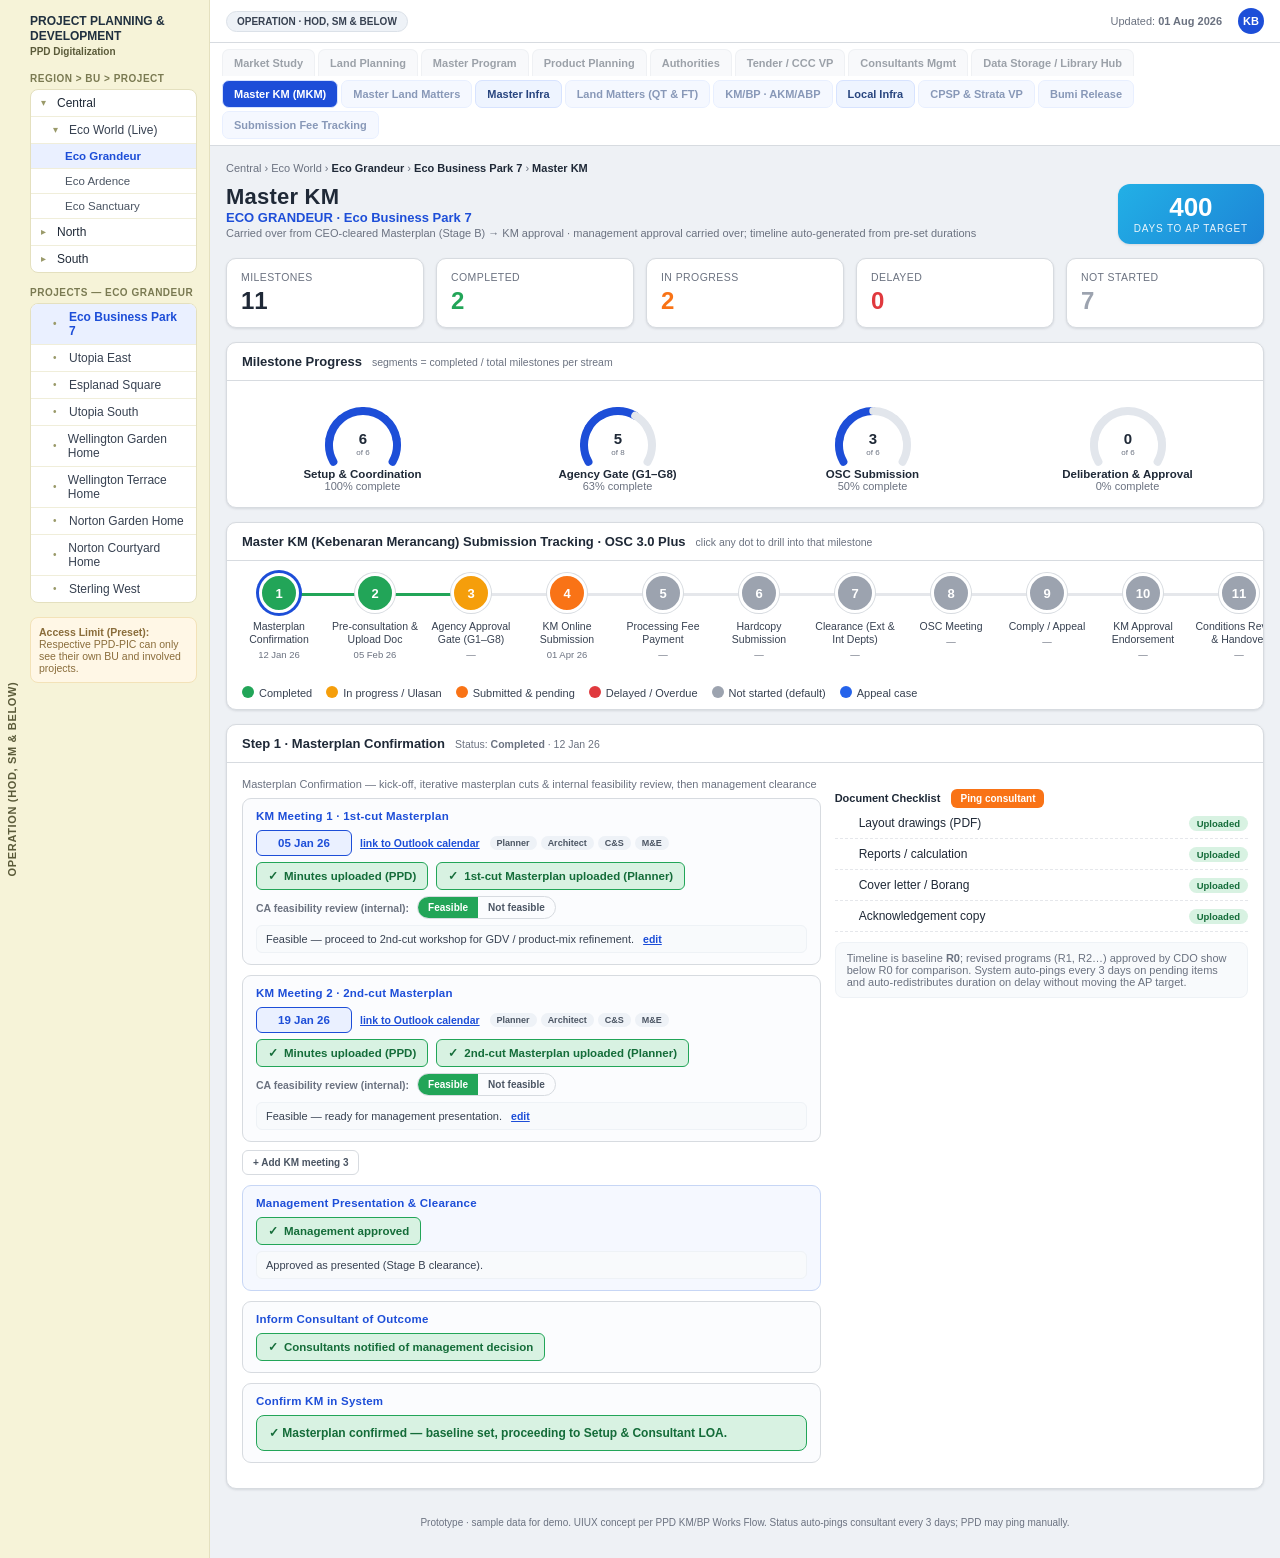
==== commit 61df31a7: "Add PPD digitalization dashboard prototype Master KM/Infra/Local Infra tracker with interactive Mast" ====
--- a/index.html
+++ b/index.html
@@ -142,6 +142,44 @@
 .hidden{display:none}
 .ping{margin-left:8px;font-size:10px;font-weight:700;color:#fff;background:var(--orange);border:none;border-radius:6px;padding:4px 9px}
 .footer-note{font-size:10px;color:var(--muted);text-align:center;padding:14px}
+
+/* masterplan confirmation — custom interactive step flow */
+.mc-step{border:1px solid var(--line);border-radius:9px;padding:11px 13px;margin-bottom:10px;background:#fbfcfe}
+.mc-step.mc-accent{border-color:#c7d6f5;background:#f5f8ff}
+.mc-step .mc-n{font-size:11.5px;font-weight:800;color:var(--blue);margin-bottom:8px;letter-spacing:.02em}
+.mc-row{display:flex;align-items:center;gap:8px;flex-wrap:wrap;margin-bottom:6px}
+.mc-row:last-child{margin-bottom:0}
+.mc-attendees{display:flex;gap:4px;flex-wrap:wrap;margin-left:2px}
+.mc-att{font-size:9px;font-weight:700;color:#4b5563;background:#eef2f7;border-radius:20px;padding:2px 7px}
+.mc-link{display:inline-flex;align-items:center;gap:6px;font-size:11.5px;color:var(--blue);border:1px dashed var(--blue);
+  border-radius:6px;padding:6px 11px;cursor:pointer;background:var(--blue-soft);font-weight:600}
+.mc-link.done{color:#146c39;border:1px solid var(--green);background:var(--green-soft)}
+.mc-date{font-size:11.5px;border:1px solid var(--line);border-radius:6px;padding:6px 11px;cursor:pointer;background:#fff;
+  min-width:96px;text-align:center;font-weight:600;color:#374151}
+.mc-date.set{border-color:var(--blue);color:var(--blue);background:var(--blue-soft)}
+.mc-outlook{font-size:10.5px;color:var(--blue);text-decoration:underline;cursor:pointer;font-weight:600}
+.mc-btn{font-size:10px;font-weight:700;border:none;border-radius:6px;padding:6px 10px;cursor:pointer}
+.mc-btn.submit{background:var(--blue);color:#fff}
+.mc-btn.go{background:var(--green);color:#fff}
+.mc-btn.warn{background:#fff;border:1px solid var(--orange);color:var(--orange)}
+.mc-btn.ghost{background:#fff;border:1px solid var(--line);color:#4b5563}
+.mc-pill-toggle{display:inline-flex;border:1px solid var(--line);border-radius:20px;overflow:hidden}
+.mc-pill-toggle span{font-size:10px;font-weight:700;padding:5px 10px;cursor:pointer;color:#4b5563}
+.mc-pill-toggle span.active.feasible{background:var(--green);color:#fff}
+.mc-pill-toggle span.active.notfeasible{background:var(--red);color:#fff}
+.mc-note{font-size:10.5px;color:var(--muted);margin-top:6px;line-height:1.45}
+.mc-comment{font-size:11px;color:#374151;background:#f8fafc;border:1px solid #eef2f6;border-radius:6px;padding:7px 9px;margin-top:6px}
+.mc-success{font-size:12px;font-weight:700;color:#146c39;background:var(--green-soft);border:1px solid var(--green);
+  border-radius:8px;padding:10px 12px;margin-top:4px}
+.mc-cal-pop{position:fixed;z-index:50;background:#20242c;color:#fff;border-radius:10px;box-shadow:0 8px 24px rgba(0,0,0,.3);padding:10px;width:220px;font-size:11px}
+.mc-cal-pop .cal-head{display:flex;justify-content:space-between;align-items:center;margin-bottom:7px;font-weight:700}
+.mc-cal-pop .cal-nav{cursor:pointer;padding:0 6px;user-select:none}
+.mc-cal-pop .cal-grid{display:grid;grid-template-columns:repeat(7,1fr);gap:3px;text-align:center}
+.mc-cal-pop .cal-dow{color:#9aa3af;font-size:9.5px;padding:3px 0}
+.mc-cal-pop .cal-day{padding:4px 0;border-radius:5px;cursor:pointer}
+.mc-cal-pop .cal-day:hover{background:#374151}
+.mc-cal-pop .cal-day.other{color:#5b6472;cursor:default}
+.mc-cal-pop .cal-day.other:hover{background:transparent}
 </style>
 </head>
 <body>
@@ -280,9 +318,9 @@
 const TODAY = new Date('2026-08-01');
 function daysLeft(){return Math.round((AP_TARGET-TODAY)/86400000);}
 
-const projects = ["Utopia East","Esplanad Square","Utopia South","Wellington Garden Home",
+const projects = ["Eco Business Park 7","Utopia East","Esplanad Square","Utopia South","Wellington Garden Home",
   "Wellington Terrace Home","Norton Garden Home","Norton Courtyard Home","Sterling West"];
-let currentProj = "Utopia South";
+let currentProj = "Eco Business Park 7";
 
 const S = {green:"st-green",amber:"st-amber",orange:"st-orange",red:"st-red",grey:"st-grey",appeal:"st-appeal"};
 const statusLabel = {"st-green":"Completed","st-amber":"In progress / Ulasan","st-orange":"Submitted & pending",
@@ -299,11 +337,15 @@
     {cap:"Deliberation & Approval",done:0,total:6}
   ],
   milestones:[
-    {n:1,label:"Setup & Consultant LOA",st:S.green,date:"12 Jan 26",
-      steps:[["TRIGGER: carried over from Stage B — Masterplan cleared by CEO for submission","ppd"],
-        ["PPD-HOD confirms appointment / LOA of submitting consultants from Consultant Management","ppd"],
-        ["System issues LOA; consultants upload acceptance &amp; professional details","auto"]]},
-    {n:2,label:"Pre-Submission Coordination",st:S.green,date:"05 Feb 26",
+    {n:1,label:"Masterplan Confirmation",st:S.green,date:"12 Jan 26",mc:true,
+      steps:[["PPD sets up KM kick-off meeting to brief consultants (Planner, Architect, C&amp;S, M&amp;E)","ppd"],
+        ["PPD uploads meeting minutes; Planner uploads the masterplan cut","ppd"],
+        ["Contract Admin (CA) runs feasibility study on the masterplan cut — internal review","con"],
+        ["Repeat for KM meeting 2 onward until PPD is satisfied the masterplan is feasible","auto"],
+        ["PPD presents the approved masterplan to management for clearance","ppd"],
+        ["Once cleared (with any amendment), PPD informs the consultant of the outcome","ppd"],
+        ["PPD confirms KM approved in system; proceeds to Setup &amp; Consultant LOA","auto"]]},
+    {n:2,label:"Pre-consultation & Upload Doc",st:S.green,date:"05 Feb 26",
       steps:[["PPD-HOD convenes KM pre-submission coordination meeting (Town Planner + sub-consultants)","ppd"],
         ["Town Planner prepares Development Proposal Report (LCP — Laporan Cadangan Pemajuan) &amp; KM set","con"],
         ["PPD confirms SIA &amp; EIA approvals and TIA report are ready to accompany the KM","ppd"]]},
@@ -311,7 +353,7 @@
       steps:[["GATE: all external technical agency approvals must be in place — JKR, IWK, Water, JPS, TNB, Telco, JMG, Land","ppd"],
         ["System reflects colour status per agency; KM cannot proceed until gate cleared","auto"]],
       depts:"km"},
-    {n:4,label:"OSC 3.0 Plus Online Submission",st:S.orange,date:"01 Apr 26",
+    {n:4,label:"KM Online Submission",st:S.orange,date:"01 Apr 26",
       steps:[["PPD-HOD / PSP makes the OSC ONLINE submission via OSC 3.0 Plus — upload KM set &amp; supporting docs","con"],
         ["OSC vets the online submission (semakan kelengkapan); PSP updates online if any document short","con"],
         ["System auto-ticks checklist as items uploaded; alerts if acknowledgement not uploaded","auto"]],
@@ -322,19 +364,19 @@
     {n:6,label:"Hardcopy Submission",st:S.grey,date:"—",
       steps:[["PSP submits the HARDCOPY set to the OSC counter (after online approval &amp; fee payment)","con"],
         ["System records OSC submission date / reference no. &amp; tracks statutory processing period","auto"]]},
-    {n:7,label:"OSC Circulation & Query Clearance",st:S.grey,date:"—",
+    {n:7,label:"Clearance (Ext & Int Depts)",st:S.grey,date:"—",
       steps:[["OSC circulates KM to internal departments; PPD / consultants confirm all external agency approvals in","con"],
         ["Consultants upload responses / amended plans for each OSC / agency query","con"],
         ["Repeat until all comments cleared &amp; all agency approvals confirmed","auto"],
         ["PPD-HOD updates management on KM processing status (periodic)","ppd"]]},
-    {n:8,label:"OSC Board Deliberation",st:S.grey,date:"—",
+    {n:8,label:"OSC Meeting",st:S.grey,date:"—",
       steps:[["OSC Technical Committee / Full Board (Mesyuarat JK OSC) deliberates the KM","auto"],
         ["OSC issues decision: (a) Approved; (b) Approved with conditions; (c) Deferred / rejected","auto"]]},
     {n:9,label:"Comply / Appeal",st:S.grey,date:"—",
       steps:[["COMPLY path: consultants amend plans, resubmit for re-deliberation","con"],
         ["APPEAL path: PPD-HOD evaluates &amp; lodges appeal (checks WIKI for similar successful cases)","ppd"],
         ["OSC / Appeal Board re-deliberates; repeat comply-or-appeal until KM approved","auto"]]},
-    {n:10,label:"KM Approval & Charges",st:S.grey,date:"—",
+    {n:10,label:"KM Approval Endorsement",st:S.grey,date:"—",
       steps:[["FEE: PBT issues KM approval (Kebenaran Merancang) with conditions (syarat C1 / C2)","auto"],
         ["Pay KM / development charge (Caj Pemajuan) &amp; any bank guarantee as billed","con"],
         ["Town Planner uploads the KM approval letter &amp; conditions into the system","con"]]},
@@ -578,18 +620,196 @@
 
 function tagFor(t){return{auto:['AUTO','tag-auto'],ppd:['PPD','tag-ppd'],con:['CONSULTANT','tag-con'],sm:['SM/HOD','tag-sm']}[t]||['','']; }
 
+/* ---- Masterplan Confirmation (MKM milestone 1) — kick-off / feasibility-review / management-clearance loop ---- */
+const ordinal=n=>['1st','2nd','3rd','4th','5th','6th'][n-1]||(n+'th');
+const mcFlow = {
+  rounds:[
+    {n:1, date:"05 Jan 26", minutes:true, mp:true,
+      ca:{status:'feasible', comment:'Feasible — proceed to 2nd-cut workshop for GDV / product-mix refinement.'}},
+    {n:2, date:"19 Jan 26", minutes:true, mp:true,
+      ca:{status:'feasible', comment:'Feasible — ready for management presentation.'}}
+  ],
+  mgmt:{presented:true, decision:'approved', comment:'Approved as presented (Stage B clearance).'},
+  consultantInformed:true,
+  confirmed:true
+};
+
+let calPopupEl=null;
+function closeCalPopup(){ if(calPopupEl){calPopupEl.remove(); calPopupEl=null;} document.removeEventListener('click',calOutsideClick,true); }
+function calOutsideClick(e){ if(calPopupEl && !calPopupEl.contains(e.target)) closeCalPopup(); }
+function openCalendarPicker(anchor, onPick){
+  closeCalPopup();
+  const pop=document.createElement('div'); pop.className='mc-cal-pop';
+  let view=new Date(2026,7,1);
+  function draw(){
+    const y=view.getFullYear(), mo=view.getMonth();
+    const first=new Date(y,mo,1), startDow=first.getDay();
+    const daysInMonth=new Date(y,mo+1,0).getDate(), daysInPrev=new Date(y,mo,0).getDate();
+    const monthName=view.toLocaleString('en-US',{month:'long'});
+    let cells='';
+    for(let i=0;i<startDow;i++) cells+=`<div class="cal-day other">${daysInPrev-startDow+1+i}</div>`;
+    for(let dd=1; dd<=daysInMonth; dd++) cells+=`<div class="cal-day" data-d="${dd}">${dd}</div>`;
+    const trail=(7-((startDow+daysInMonth)%7))%7;
+    for(let dd=1; dd<=trail; dd++) cells+=`<div class="cal-day other">${dd}</div>`;
+    pop.innerHTML = `<div class="cal-head"><span class="cal-nav" data-nav="-1">&#8249;</span><span>${monthName} ${y}</span><span class="cal-nav" data-nav="1">&#8250;</span></div>
+      <div class="cal-grid">${['Su','Mo','Tu','We','Th','Fr','Sa'].map(x=>`<div class="cal-dow">${x}</div>`).join('')}${cells}</div>`;
+    pop.querySelectorAll('[data-nav]').forEach(b=>b.onclick=e=>{e.stopPropagation(); view=new Date(y,mo+ +b.dataset.nav,1); draw();});
+    pop.querySelectorAll('.cal-day[data-d]').forEach(c=>c.onclick=e=>{
+      e.stopPropagation();
+      const picked=new Date(y,mo,+c.dataset.d);
+      const label=picked.toLocaleDateString('en-GB',{day:'2-digit',month:'short',year:'2-digit'});
+      closeCalPopup(); onPick(label);
+    });
+  }
+  draw();
+  document.body.appendChild(pop);
+  const r=anchor.getBoundingClientRect();
+  pop.style.top=(r.bottom+6)+'px'; pop.style.left=Math.min(r.left, window.innerWidth-236)+'px';
+  calPopupEl=pop;
+  setTimeout(()=>document.addEventListener('click',calOutsideClick,true),0);
+}
+
+function renderMasterplanConfirm(m){
+  const lastRound = mcFlow.rounds[mcFlow.rounds.length-1];
+  const readyForMgmt = lastRound.ca.status==='feasible' && lastRound.minutes && lastRound.mp;
+
+  const roundsHtml = mcFlow.rounds.map(r=>{
+    const label = ordinal(r.n)+'-cut Masterplan';
+    return `<div class="mc-step">
+      <div class="mc-n">KM Meeting ${r.n} &middot; ${label}</div>
+      <div class="mc-row">
+        <span class="mc-date ${r.date?'set':''}" data-act="cal" data-round="${r.n}">${r.date||'Select date'}</span>
+        <span class="mc-outlook" data-act="outlook" data-round="${r.n}">link to Outlook calendar</span>
+        <span class="mc-attendees"><span class="mc-att">Planner</span><span class="mc-att">Architect</span><span class="mc-att">C&amp;S</span><span class="mc-att">M&amp;E</span></span>
+      </div>
+      <div class="mc-row">
+        <span class="mc-link ${r.minutes?'done':''}" data-act="minutes" data-round="${r.n}">
+          <span class="ic">${r.minutes?'&#10003;':'&#128206;'}</span>${r.minutes?'Minutes uploaded (PPD)':'Link to click (PPD to upload meeting minutes)'}
+        </span>
+        <span class="mc-link ${r.mp?'done':''}" data-act="mp" data-round="${r.n}">
+          <span class="ic">${r.mp?'&#10003;':'&#128206;'}</span>${r.mp?label+' uploaded (Planner)':'Link to click (Planner to upload '+label+')'}
+        </span>
+      </div>
+      <div class="mc-row">
+        <span style="font-size:10.5px;color:var(--muted);font-weight:600">CA feasibility review (internal):</span>
+        <span class="mc-pill-toggle">
+          <span class="${r.ca.status==='feasible'?'active feasible':''}" data-act="ca-feasible" data-round="${r.n}">Feasible</span>
+          <span class="${r.ca.status==='not-feasible'?'active notfeasible':''}" data-act="ca-notfeasible" data-round="${r.n}">Not feasible</span>
+        </span>
+      </div>
+      <div class="mc-comment">${r.ca.comment} <span class="mc-outlook" data-act="ca-comment" data-round="${r.n}" style="margin-left:6px">edit</span></div>
+      ${r.ca.status==='not-feasible' && r.n===lastRound.n ? '<div class="mc-note">Not feasible — loops back for another KM meeting until PPD is satisfied.</div>' : ''}
+    </div>`;
+  }).join('');
+
+  const addRoundBtn = `<div class="mc-row" style="margin:-2px 0 10px">
+    <button class="mc-btn ghost" data-act="add-round">+ Add KM meeting ${mcFlow.rounds.length+1}</button>
+  </div>`;
+
+  let mgmtHtml = `<div class="mc-step mc-accent">
+    <div class="mc-n">Management Presentation &amp; Clearance</div>`;
+  if(!readyForMgmt){
+    mgmtHtml += `<div class="mc-note">Available once PPD marks the latest KM meeting's masterplan cut as <b>Feasible</b> (minutes &amp; masterplan uploaded).</div>`;
+  } else if(!mcFlow.mgmt.presented){
+    mgmtHtml += `<div class="mc-row"><button class="mc-btn submit" data-act="present-mgmt">PPD presents masterplan to management</button></div>`;
+  } else if(!mcFlow.mgmt.decision){
+    mgmtHtml += `<div class="mc-row">
+      <button class="mc-btn go" data-act="mgmt-approve">Management approved</button>
+      <button class="mc-btn warn" data-act="mgmt-amend">Management — amendment requested</button>
+    </div>`;
+  } else {
+    mgmtHtml += `<div class="mc-row"><span class="mc-link done"><span class="ic">&#10003;</span>Management approved</span></div>
+      <div class="mc-comment">${mcFlow.mgmt.comment}</div>`;
+  }
+  mgmtHtml += `</div>`;
+
+  let informHtml='';
+  if(mcFlow.mgmt.decision==='approved'){
+    informHtml = `<div class="mc-step">
+      <div class="mc-n">Inform Consultant of Outcome</div>`;
+    if(!mcFlow.consultantInformed){
+      informHtml += `<div class="mc-row"><button class="mc-btn submit" data-act="notify-consultant">Notify consultant (Planner, Architect, C&amp;S, M&amp;E)</button></div>`;
+    } else {
+      informHtml += `<div class="mc-row"><span class="mc-link done"><span class="ic">&#10003;</span>Consultants notified of management decision</span></div>`;
+    }
+    informHtml += `</div>`;
+  }
+
+  let confirmHtml='';
+  if(mcFlow.consultantInformed){
+    confirmHtml = `<div class="mc-step">
+      <div class="mc-n">Confirm KM in System</div>`;
+    if(!mcFlow.confirmed){
+      confirmHtml += `<div class="mc-row"><button class="mc-btn go" data-act="confirm-km">PPD confirms KM approved &amp; proceeds to next step</button></div>`;
+    } else {
+      confirmHtml += `<div class="mc-success">&#10003; Masterplan confirmed — baseline set, proceeding to Setup &amp; Consultant LOA.</div>`;
+    }
+    confirmHtml += `</div>`;
+  }
+
+  const el=document.getElementById('drillSteps');
+  el.insertAdjacentHTML('beforeend', roundsHtml + addRoundBtn + mgmtHtml + informHtml + confirmHtml);
+
+  el.querySelectorAll('[data-act]').forEach(node=>{
+    const act=node.dataset.act, rn=+node.dataset.round;
+    const round = mcFlow.rounds.find(r=>r.n===rn);
+    node.onclick=(e)=>{
+      switch(act){
+        case 'cal': openCalendarPicker(e.currentTarget, label=>{ round.date=label; renderDrill(MKM); }); break;
+        case 'outlook': alert('Outlook calendar invite generated for KM meeting '+rn+(round.date?' on '+round.date:'')+' and sent to Planner, Architect, C&S, M&E.'); break;
+        case 'minutes': if(!round.minutes){ round.minutes=true; renderDrill(MKM); } break;
+        case 'mp': if(!round.mp){ round.mp=true; renderDrill(MKM); } break;
+        case 'ca-feasible': round.ca.status='feasible'; renderDrill(MKM); break;
+        case 'ca-notfeasible':
+          round.ca.status='not-feasible';
+          if(rn===mcFlow.rounds.length){ mcFlow.rounds.push({n:rn+1,date:null,minutes:false,mp:false,ca:{status:'pending',comment:'Awaiting CA feasibility review.'}}); }
+          mcFlow.mgmt.presented=false; mcFlow.mgmt.decision=null;
+          renderDrill(MKM);
+          break;
+        case 'ca-comment': { const v=prompt('CA feasibility comment:', round.ca.comment); if(v){ round.ca.comment=v; renderDrill(MKM); } break; }
+        case 'add-round':
+          mcFlow.rounds.push({n:mcFlow.rounds.length+1,date:null,minutes:false,mp:false,ca:{status:'pending',comment:'Awaiting CA feasibility review.'}});
+          mcFlow.mgmt.presented=false; mcFlow.mgmt.decision=null;
+          renderDrill(MKM);
+          break;
+        case 'present-mgmt': mcFlow.mgmt.presented=true; renderDrill(MKM); break;
+        case 'mgmt-approve': { const v=prompt('Management comment (optional):','Approved as presented.'); mcFlow.mgmt.decision='approved'; mcFlow.mgmt.comment=v||'Approved.'; renderDrill(MKM); break; }
+        case 'mgmt-amend': {
+          const v=prompt('Amendment requested — comment:','Please revise product mix per management feedback.');
+          mcFlow.mgmt.comment=v||'Amendment requested.'; mcFlow.mgmt.presented=false; mcFlow.mgmt.decision=null;
+          mcFlow.rounds.push({n:mcFlow.rounds.length+1,date:null,minutes:false,mp:false,ca:{status:'pending',comment:'Awaiting CA feasibility review.'}});
+          alert('Consultants (Planner, Architect, C&S, M&E) informed of the requested amendment.');
+          renderDrill(MKM);
+          break;
+        }
+        case 'notify-consultant': mcFlow.consultantInformed=true; alert('Consultants notified: masterplan approved by management.'); renderDrill(MKM); break;
+        case 'confirm-km':
+          mcFlow.confirmed=true; m.st=S.green; m.date=fmtToday();
+          render();
+          break;
+      }
+    };
+  });
+}
+
 function renderDrill(d){
   const m=d.milestones.find(x=>x.n===selMilestone);
   document.getElementById('drillTitle').textContent = `Step ${m.n} · ${m.label.replace(/&amp;/g,'&')}`;
   document.getElementById('drillHint').innerHTML = `Status: <b>${statusLabel[m.st]}</b>${m.date&&m.date!=='—'?' · '+m.date:''}`;
 
   // steps
-  document.getElementById('drillSteps').innerHTML =
-    `<div style="font-size:11px;color:#6b7280;margin-bottom:8px">Actions in this milestone</div>
-     <ol class="steps">`+ m.steps.map(s=>{
-      const [txt,tg]=s; const [lbl,cls]=tagFor(tg);
-      return `<li>${txt}<span class="step-tag ${cls}">${lbl}</span></li>`;
-     }).join('') + `</ol>`;
+  if(d===MKM && m.mc){
+    document.getElementById('drillSteps').innerHTML =
+      `<div style="font-size:11px;color:#6b7280;margin-bottom:8px">Masterplan Confirmation — kick-off, iterative masterplan cuts &amp; internal feasibility review, then management clearance</div>`;
+    renderMasterplanConfirm(m);
+  } else {
+    document.getElementById('drillSteps').innerHTML =
+      `<div style="font-size:11px;color:#6b7280;margin-bottom:8px">Actions in this milestone</div>
+       <ol class="steps">`+ m.steps.map(s=>{
+        const [txt,tg]=s; const [lbl,cls]=tagFor(tg);
+        return `<li>${txt}<span class="step-tag ${cls}">${lbl}</span></li>`;
+       }).join('') + `</ol>`;
+  }
 
   // side: dept grid if any + doc/status
   let side='';
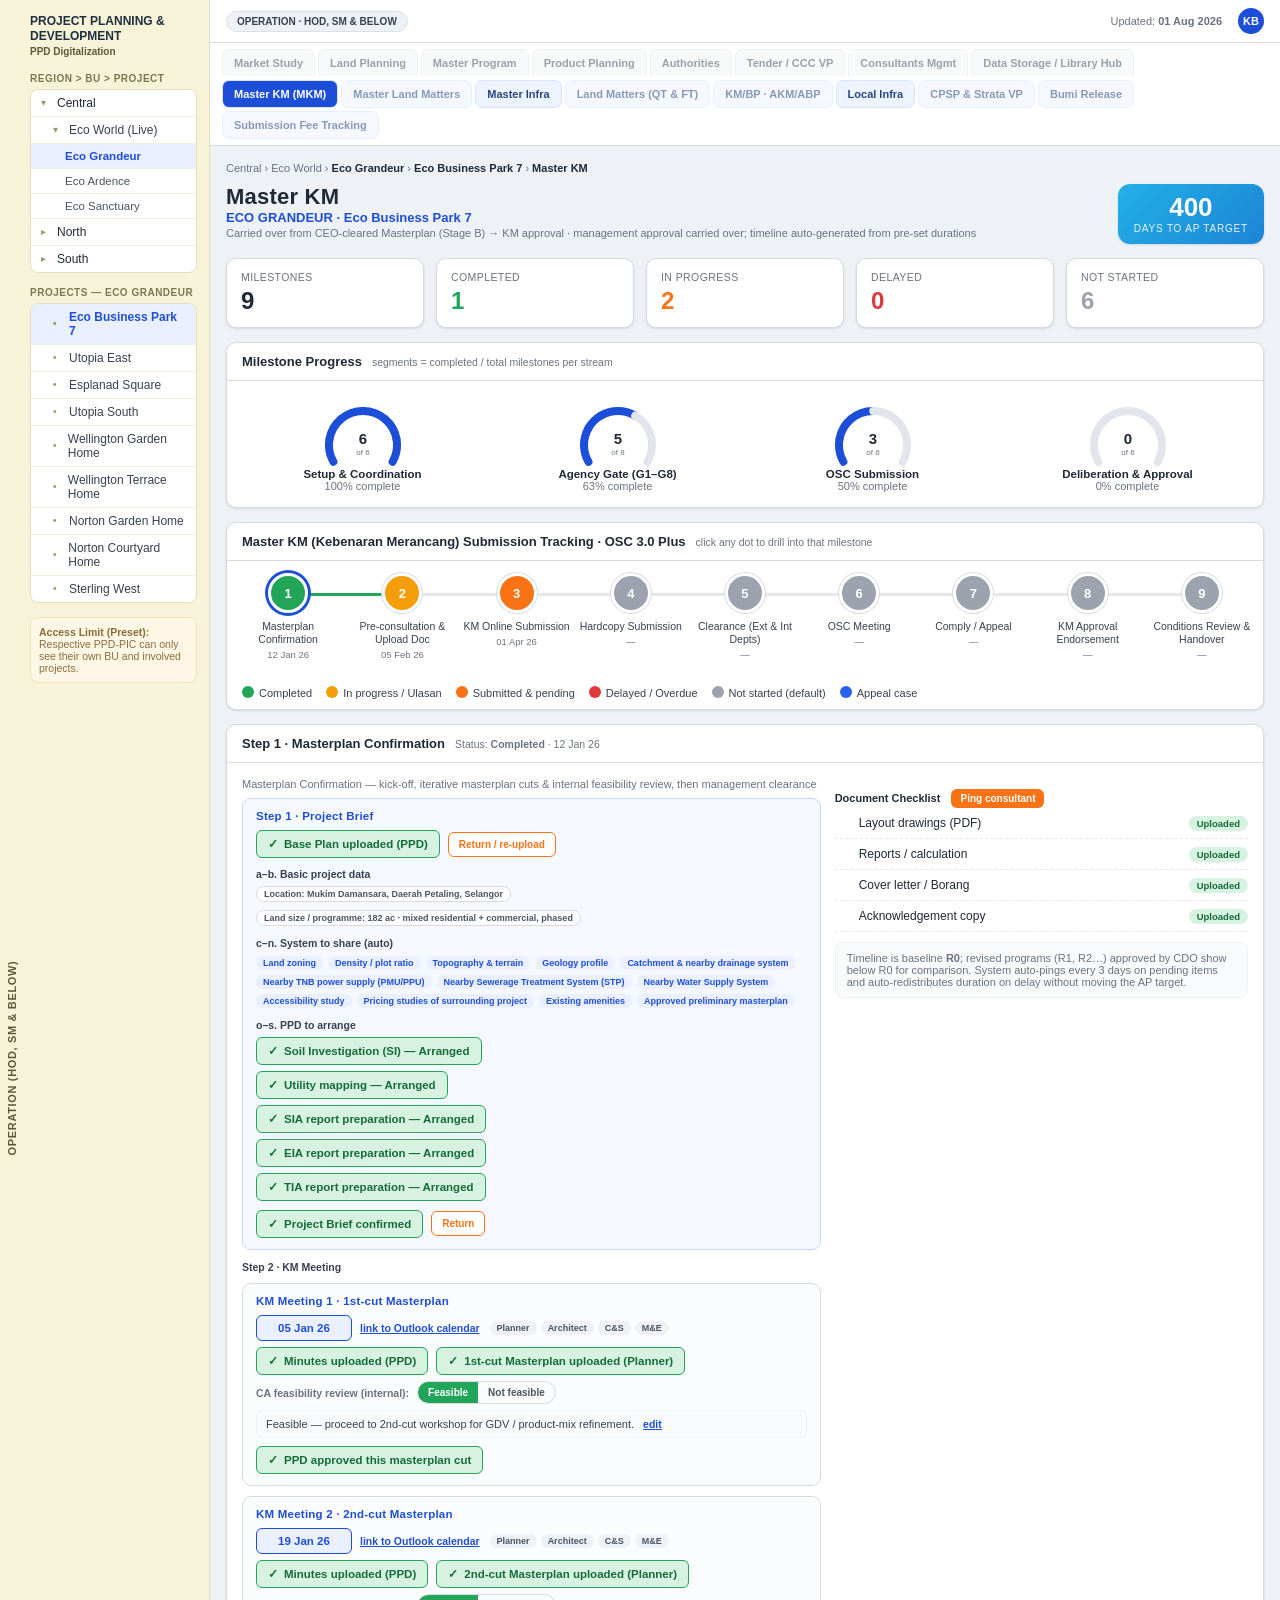
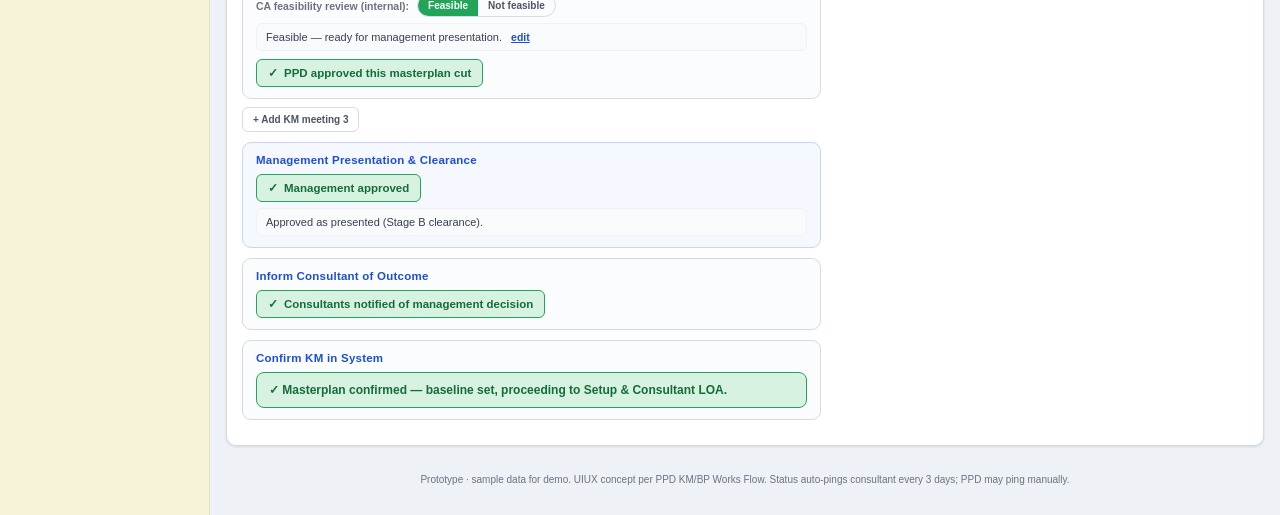
==== commit cf45875f: "Split index.html into index.html + styles.css + data.js + app.js Matches the EcoWorld Tracker projec" ====
--- a/index.html
+++ b/index.html
@@ -4,183 +4,7 @@
 <meta charset="UTF-8">
 <meta name="viewport" content="width=device-width, initial-scale=1.0">
 <title>PPD Digitalization — Master KM / Master Infra / Local Infra Dashboard</title>
-<style>
-:root{
-  --sidebar:#f6f3d8; --ink:#1f2937; --muted:#6b7280; --line:#d7dbe0;
-  --blue:#1d4ed8; --blue-soft:#eaf0ff; --panel:#ffffff; --bg:#eef1f5;
-  --green:#22a558; --green-soft:#d8f2e2;
-  --amber:#f59e0b; --amber-soft:#fdeecb;
-  --orange:#f97316; --orange-soft:#ffe4cf;
-  --red:#e0393e; --red-soft:#fbdadb;
-  --grey:#9ca3af; --grey-soft:#e5e7eb;
-  --appeal:#2563eb;
-  --radius:10px; --shadow:0 1px 3px rgba(16,24,40,.08),0 1px 2px rgba(16,24,40,.04);
-}
-*{box-sizing:border-box}
-body{margin:0;font-family:"Segoe UI",Roboto,Helvetica,Arial,sans-serif;background:var(--bg);color:var(--ink);font-size:13px}
-button{font-family:inherit;cursor:pointer}
-.app{display:flex;min-height:100vh}
-
-/* ---------- SIDEBAR ---------- */
-.sidebar{width:210px;flex:0 0 210px;background:var(--sidebar);border-right:1px solid #e4e0bf;padding:0;position:relative}
-.side-vert{writing-mode:vertical-rl;transform:rotate(180deg);position:absolute;left:6px;top:50%;translate:0 -50%;font-weight:700;letter-spacing:.06em;font-size:11px;color:#5b5b3a}
-.side-inner{margin-left:26px;padding:14px 12px 20px 4px}
-.brand{font-weight:800;font-size:12px;line-height:1.25;color:#20303f}
-.brand small{display:block;font-weight:600;color:#5b5b3a;font-size:10px;margin-top:2px}
-.nav-group{margin-top:14px}
-.nav-label{font-size:10px;font-weight:700;color:#7a7a52;text-transform:uppercase;letter-spacing:.05em;margin-bottom:5px}
-.nav-tree{background:#fff;border:1px solid #e4e0bf;border-radius:8px;overflow:hidden}
-.tree-item{padding:6px 10px;border-bottom:1px solid #f0eeda;font-size:12px;display:flex;align-items:center;gap:6px;cursor:pointer}
-.tree-item:last-child{border-bottom:none}
-.tree-item .caret{color:#9a9a6a;font-size:10px;width:10px}
-.tree-item.lvl2{padding-left:22px;color:#374151}
-.tree-item.lvl3{padding-left:34px;color:#4b5563;font-size:11.5px}
-.tree-item.active{background:var(--blue-soft);color:var(--blue);font-weight:600}
-.tree-item:hover{background:#faf9ee}
-.access-note{margin-top:14px;font-size:10.5px;color:#8a6d3b;background:#fff7e6;border:1px solid #f3e2b8;border-radius:8px;padding:8px}
-
-/* ---------- MAIN ---------- */
-.main{flex:1;min-width:0;display:flex;flex-direction:column}
-.topbar{background:#fff;border-bottom:1px solid var(--line);padding:8px 16px;display:flex;align-items:center;gap:14px}
-.op-pill{font-size:10px;font-weight:700;color:#374151;background:#eef2f7;border:1px solid #dbe1e8;border-radius:20px;padding:4px 10px}
-.top-meta{margin-left:auto;font-size:11px;color:var(--muted);display:flex;gap:16px;align-items:center}
-.avatar{width:26px;height:26px;border-radius:50%;background:var(--blue);color:#fff;display:grid;place-items:center;font-size:11px;font-weight:700}
-
-/* tabs */
-.tabs-wrap{background:#fff;border-bottom:1px solid var(--line);padding:6px 12px 0}
-.tab-row{display:flex;gap:3px;flex-wrap:wrap}
-.tab-row.secondary{margin-top:4px;padding-bottom:6px}
-.tab{font-size:11px;font-weight:600;color:#4b5563;background:#f3f5f8;border:1px solid #e3e7ec;border-bottom:none;border-radius:7px 7px 0 0;padding:7px 11px;white-space:nowrap}
-.tab.flat{border-radius:7px;border-bottom:1px solid #e3e7ec}
-.tab.active{background:var(--blue);color:#fff;border-color:var(--blue)}
-.tab.dim{opacity:.55}
-.tab-row.secondary .tab{background:#eef4ff;border-color:#d7e3ff;color:#28457f}
-.tab-row.secondary .tab.active{background:var(--blue);color:#fff}
-
-/* content */
-.content{padding:16px;flex:1}
-.crumbs{font-size:11px;color:var(--muted);margin-bottom:10px}
-.crumbs b{color:var(--ink)}
-
-/* dashboard header */
-.dash-head{display:flex;align-items:flex-start;gap:16px;flex-wrap:wrap;margin-bottom:14px}
-.dash-title h1{margin:0;font-size:22px;letter-spacing:.01em}
-.dash-title .proj{font-size:13px;color:var(--blue);font-weight:600}
-.dash-title .sub{font-size:11px;color:var(--muted);margin-top:2px}
-.countdown{margin-left:auto;background:linear-gradient(135deg,#22b0e6,#1d84d6);color:#fff;border-radius:12px;padding:10px 16px;text-align:center;box-shadow:var(--shadow);min-width:120px}
-.countdown .n{font-size:26px;font-weight:800;line-height:1}
-.countdown .l{font-size:10px;letter-spacing:.08em;opacity:.9;margin-top:3px}
-.countdown.warn{background:linear-gradient(135deg,#f7a13b,#e0393e)}
-
-/* cards row */
-.grid{display:grid;gap:14px}
-.cards{display:grid;grid-template-columns:repeat(auto-fit,minmax(150px,1fr));gap:12px;margin-bottom:14px}
-.card{background:var(--panel);border:1px solid var(--line);border-radius:var(--radius);padding:12px 14px;box-shadow:var(--shadow)}
-.card .k{font-size:10.5px;color:var(--muted);text-transform:uppercase;letter-spacing:.04em}
-.card .v{font-size:24px;font-weight:800;margin-top:4px}
-.card .v small{font-size:12px;color:var(--muted);font-weight:600}
-.card.g .v{color:var(--green)} .card.o .v{color:var(--orange)} .card.r .v{color:var(--red)} .card.d .v{color:var(--grey)}
-
-.panel{background:var(--panel);border:1px solid var(--line);border-radius:var(--radius);box-shadow:var(--shadow);margin-bottom:14px}
-.panel-h{padding:11px 15px;border-bottom:1px solid var(--line);display:flex;align-items:center;gap:10px}
-.panel-h h2{margin:0;font-size:13px;font-weight:700}
-.panel-h .hint{font-size:10.5px;color:var(--muted);font-weight:400}
-.panel-b{padding:15px}
-
-/* gauges */
-.gauges{display:grid;grid-template-columns:repeat(auto-fit,minmax(180px,1fr));gap:14px}
-.gauge{text-align:center}
-.gauge svg{display:block;margin:0 auto}
-.gauge .cap{font-size:11.5px;font-weight:700;margin-top:2px}
-.gauge .pct{font-size:11px;color:var(--muted)}
-
-/* timeline */
-.tl-scroll{overflow-x:auto;padding:6px 4px 16px}
-.timeline{display:flex;align-items:flex-start;min-width:760px;position:relative;padding-top:6px}
-.tl-node{flex:1;min-width:96px;text-align:center;position:relative}
-.tl-node:not(:last-child)::after{content:"";position:absolute;top:20px;left:50%;width:100%;height:3px;background:var(--grey-soft);z-index:0}
-.tl-node.done:not(:last-child)::after{background:var(--green)}
-.tl-dot{width:40px;height:40px;border-radius:50%;margin:0 auto;display:grid;place-items:center;font-weight:700;color:#fff;position:relative;z-index:1;border:3px solid #fff;box-shadow:0 0 0 1px var(--line);cursor:pointer;transition:transform .1s}
-.tl-dot:hover{transform:scale(1.08)}
-.tl-dot.sel{box-shadow:0 0 0 3px var(--blue)}
-.st-green{background:var(--green)} .st-amber{background:var(--amber)} .st-orange{background:var(--orange)}
-.st-red{background:var(--red)} .st-grey{background:var(--grey)} .st-appeal{background:var(--appeal)}
-.tl-label{font-size:10.5px;margin-top:7px;color:#374151;line-height:1.25;padding:0 4px}
-.tl-date{font-size:9.5px;color:var(--muted);margin-top:3px}
-
-/* legend */
-.legend{display:flex;flex-wrap:wrap;gap:14px;padding:10px 15px;font-size:11px;color:#374151;align-items:center}
-.legend .dot{width:12px;height:12px;border-radius:50%;display:inline-block;margin-right:5px;vertical-align:-1px}
-
-/* drill-in */
-.drill{display:grid;grid-template-columns:1.4fr 1fr;gap:14px}
-@media(max-width:900px){.drill{grid-template-columns:1fr}}
-.steps li{margin-bottom:9px;padding-left:4px;line-height:1.4}
-.steps{margin:0;padding-left:18px}
-.step-tag{font-size:9.5px;font-weight:700;border-radius:4px;padding:1px 6px;margin-left:6px;vertical-align:1px}
-.tag-auto{background:#e6f0ff;color:#1d4ed8}.tag-ppd{background:#e9f7ee;color:#1a7a3f}
-.tag-con{background:#fef3e2;color:#b26a08}.tag-sm{background:#f3e8ff;color:#7c3aed}
-
-/* dept grid */
-.dept-grid{display:grid;grid-template-columns:repeat(auto-fill,minmax(70px,1fr));gap:8px}
-.dept{border-radius:7px;padding:8px 4px;text-align:center;font-size:10.5px;font-weight:700;color:#fff;position:relative;cursor:default}
-.dept small{display:block;font-weight:500;font-size:8.5px;opacity:.95;margin-top:2px}
-.dept.st-grey{color:#4b5563}
-.subtabs{display:flex;gap:6px;flex-wrap:wrap;margin-bottom:12px}
-.subtab{font-size:11px;font-weight:600;padding:6px 12px;border-radius:20px;border:1px solid var(--line);background:#fff;color:#4b5563}
-.subtab.active{background:var(--blue);color:#fff;border-color:var(--blue)}
-.doc-row{display:flex;align-items:center;gap:8px;padding:7px 0;border-bottom:1px dashed #e5e7eb;font-size:12px}
-.doc-row:last-child{border-bottom:none}
-.chk{width:16px;height:16px;border-radius:4px;display:grid;place-items:center;color:#fff;font-size:10px;flex:0 0 16px}
-.pill{font-size:9.5px;font-weight:700;border-radius:20px;padding:2px 8px;margin-left:auto}
-.pill.green{background:var(--green-soft);color:#146c39}
-.pill.amber{background:var(--amber-soft);color:#8a5a06}
-.pill.grey{background:var(--grey-soft);color:#4b5563}
-.pill.red{background:var(--red-soft);color:#a11f24}
-.muted{color:var(--muted)}
-.info{font-size:11px;color:var(--muted);background:#f8fafc;border:1px solid #eef2f6;border-radius:8px;padding:9px 11px;margin-top:10px}
-.hidden{display:none}
-.ping{margin-left:8px;font-size:10px;font-weight:700;color:#fff;background:var(--orange);border:none;border-radius:6px;padding:4px 9px}
-.footer-note{font-size:10px;color:var(--muted);text-align:center;padding:14px}
-
-/* masterplan confirmation — custom interactive step flow */
-.mc-step{border:1px solid var(--line);border-radius:9px;padding:11px 13px;margin-bottom:10px;background:#fbfcfe}
-.mc-step.mc-accent{border-color:#c7d6f5;background:#f5f8ff}
-.mc-step .mc-n{font-size:11.5px;font-weight:800;color:var(--blue);margin-bottom:8px;letter-spacing:.02em}
-.mc-row{display:flex;align-items:center;gap:8px;flex-wrap:wrap;margin-bottom:6px}
-.mc-row:last-child{margin-bottom:0}
-.mc-attendees{display:flex;gap:4px;flex-wrap:wrap;margin-left:2px}
-.mc-att{font-size:9px;font-weight:700;color:#4b5563;background:#eef2f7;border-radius:20px;padding:2px 7px}
-.mc-link{display:inline-flex;align-items:center;gap:6px;font-size:11.5px;color:var(--blue);border:1px dashed var(--blue);
-  border-radius:6px;padding:6px 11px;cursor:pointer;background:var(--blue-soft);font-weight:600}
-.mc-link.done{color:#146c39;border:1px solid var(--green);background:var(--green-soft)}
-.mc-date{font-size:11.5px;border:1px solid var(--line);border-radius:6px;padding:6px 11px;cursor:pointer;background:#fff;
-  min-width:96px;text-align:center;font-weight:600;color:#374151}
-.mc-date.set{border-color:var(--blue);color:var(--blue);background:var(--blue-soft)}
-.mc-outlook{font-size:10.5px;color:var(--blue);text-decoration:underline;cursor:pointer;font-weight:600}
-.mc-btn{font-size:10px;font-weight:700;border:none;border-radius:6px;padding:6px 10px;cursor:pointer}
-.mc-btn.submit{background:var(--blue);color:#fff}
-.mc-btn.go{background:var(--green);color:#fff}
-.mc-btn.warn{background:#fff;border:1px solid var(--orange);color:var(--orange)}
-.mc-btn.ghost{background:#fff;border:1px solid var(--line);color:#4b5563}
-.mc-pill-toggle{display:inline-flex;border:1px solid var(--line);border-radius:20px;overflow:hidden}
-.mc-pill-toggle span{font-size:10px;font-weight:700;padding:5px 10px;cursor:pointer;color:#4b5563}
-.mc-pill-toggle span.active.feasible{background:var(--green);color:#fff}
-.mc-pill-toggle span.active.notfeasible{background:var(--red);color:#fff}
-.mc-note{font-size:10.5px;color:var(--muted);margin-top:6px;line-height:1.45}
-.mc-comment{font-size:11px;color:#374151;background:#f8fafc;border:1px solid #eef2f6;border-radius:6px;padding:7px 9px;margin-top:6px}
-.mc-success{font-size:12px;font-weight:700;color:#146c39;background:var(--green-soft);border:1px solid var(--green);
-  border-radius:8px;padding:10px 12px;margin-top:4px}
-.mc-cal-pop{position:fixed;z-index:50;background:#20242c;color:#fff;border-radius:10px;box-shadow:0 8px 24px rgba(0,0,0,.3);padding:10px;width:220px;font-size:11px}
-.mc-cal-pop .cal-head{display:flex;justify-content:space-between;align-items:center;margin-bottom:7px;font-weight:700}
-.mc-cal-pop .cal-nav{cursor:pointer;padding:0 6px;user-select:none}
-.mc-cal-pop .cal-grid{display:grid;grid-template-columns:repeat(7,1fr);gap:3px;text-align:center}
-.mc-cal-pop .cal-dow{color:#9aa3af;font-size:9.5px;padding:3px 0}
-.mc-cal-pop .cal-day{padding:4px 0;border-radius:5px;cursor:pointer}
-.mc-cal-pop .cal-day:hover{background:#374151}
-.mc-cal-pop .cal-day.other{color:#5b6472;cursor:default}
-.mc-cal-pop .cal-day.other:hover{background:transparent}
-</style>
+<link rel="stylesheet" href="styles.css?v=1">
 </head>
 <body>
 <div class="app">
@@ -312,555 +136,7 @@
   </div>
 </div>
 
-<script>
-/* ============ SAMPLE DATA MODEL ============ */
-const AP_TARGET = new Date('2027-09-05');
-const TODAY = new Date('2026-08-01');
-function daysLeft(){return Math.round((AP_TARGET-TODAY)/86400000);}
-
-const projects = ["Eco Business Park 7","Utopia East","Esplanad Square","Utopia South","Wellington Garden Home",
-  "Wellington Terrace Home","Norton Garden Home","Norton Courtyard Home","Sterling West"];
-let currentProj = "Eco Business Park 7";
-
-const S = {green:"st-green",amber:"st-amber",orange:"st-orange",red:"st-red",grey:"st-grey",appeal:"st-appeal"};
-const statusLabel = {"st-green":"Completed","st-amber":"In progress / Ulasan","st-orange":"Submitted & pending",
-  "st-red":"Delayed / Overdue","st-grey":"Not started","st-appeal":"Appeal case"};
-
-/* ---- MASTER KM (r2: Kebenaran Merancang via OSC 3.0 Plus) ---- */
-const MKM = {
-  name:"Master KM", title:"Master KM (Kebenaran Merancang) Submission Tracking · OSC 3.0 Plus",
-  sub:"Carried over from CEO-cleared Masterplan (Stage B) → KM approval · management approval carried over; timeline auto-generated from pre-set durations",
-  gauges:[
-    {cap:"Setup & Coordination",done:6,total:6},
-    {cap:"Agency Gate (G1–G8)",done:5,total:8},
-    {cap:"OSC Submission",done:3,total:6},
-    {cap:"Deliberation & Approval",done:0,total:6}
-  ],
-  milestones:[
-    {n:1,label:"Masterplan Confirmation",st:S.green,date:"12 Jan 26",mc:true,
-      steps:[["PPD sets up KM kick-off meeting to brief consultants (Planner, Architect, C&amp;S, M&amp;E)","ppd"],
-        ["PPD uploads meeting minutes; Planner uploads the masterplan cut","ppd"],
-        ["Contract Admin (CA) runs feasibility study on the masterplan cut — internal review","con"],
-        ["Repeat for KM meeting 2 onward until PPD is satisfied the masterplan is feasible","auto"],
-        ["PPD presents the approved masterplan to management for clearance","ppd"],
-        ["Once cleared (with any amendment), PPD informs the consultant of the outcome","ppd"],
-        ["PPD confirms KM approved in system; proceeds to Setup &amp; Consultant LOA","auto"]]},
-    {n:2,label:"Pre-consultation & Upload Doc",st:S.green,date:"05 Feb 26",
-      steps:[["PPD-HOD convenes KM pre-submission coordination meeting (Town Planner + sub-consultants)","ppd"],
-        ["Town Planner prepares Development Proposal Report (LCP — Laporan Cadangan Pemajuan) &amp; KM set","con"],
-        ["PPD confirms SIA &amp; EIA approvals and TIA report are ready to accompany the KM","ppd"]]},
-    {n:3,label:"Agency Approval Gate (G1–G8)",st:S.amber,date:"—",
-      steps:[["GATE: all external technical agency approvals must be in place — JKR, IWK, Water, JPS, TNB, Telco, JMG, Land","ppd"],
-        ["System reflects colour status per agency; KM cannot proceed until gate cleared","auto"]],
-      depts:"km"},
-    {n:4,label:"KM Online Submission",st:S.orange,date:"01 Apr 26",
-      steps:[["PPD-HOD / PSP makes the OSC ONLINE submission via OSC 3.0 Plus — upload KM set &amp; supporting docs","con"],
-        ["OSC vets the online submission (semakan kelengkapan); PSP updates online if any document short","con"],
-        ["System auto-ticks checklist as items uploaded; alerts if acknowledgement not uploaded","auto"]],
-      depts:"km"},
-    {n:5,label:"Processing Fee Payment",st:S.grey,date:"—",
-      steps:[["FEE: upon online submission approved (complete), PSP pays processing / application fee","con"],
-        ["System links to Payment Requisition flow (auto notification-letter template)","auto"]]},
-    {n:6,label:"Hardcopy Submission",st:S.grey,date:"—",
-      steps:[["PSP submits the HARDCOPY set to the OSC counter (after online approval &amp; fee payment)","con"],
-        ["System records OSC submission date / reference no. &amp; tracks statutory processing period","auto"]]},
-    {n:7,label:"Clearance (Ext & Int Depts)",st:S.grey,date:"—",
-      steps:[["OSC circulates KM to internal departments; PPD / consultants confirm all external agency approvals in","con"],
-        ["Consultants upload responses / amended plans for each OSC / agency query","con"],
-        ["Repeat until all comments cleared &amp; all agency approvals confirmed","auto"],
-        ["PPD-HOD updates management on KM processing status (periodic)","ppd"]]},
-    {n:8,label:"OSC Meeting",st:S.grey,date:"—",
-      steps:[["OSC Technical Committee / Full Board (Mesyuarat JK OSC) deliberates the KM","auto"],
-        ["OSC issues decision: (a) Approved; (b) Approved with conditions; (c) Deferred / rejected","auto"]]},
-    {n:9,label:"Comply / Appeal",st:S.grey,date:"—",
-      steps:[["COMPLY path: consultants amend plans, resubmit for re-deliberation","con"],
-        ["APPEAL path: PPD-HOD evaluates &amp; lodges appeal (checks WIKI for similar successful cases)","ppd"],
-        ["OSC / Appeal Board re-deliberates; repeat comply-or-appeal until KM approved","auto"]]},
-    {n:10,label:"KM Approval Endorsement",st:S.grey,date:"—",
-      steps:[["FEE: PBT issues KM approval (Kebenaran Merancang) with conditions (syarat C1 / C2)","auto"],
-        ["Pay KM / development charge (Caj Pemajuan) &amp; any bank guarantee as billed","con"],
-        ["Town Planner uploads the KM approval letter &amp; conditions into the system","con"]]},
-    {n:11,label:"Conditions Review & Handover",st:S.grey,date:"—",
-      steps:[["PPD-HOD reviews KM conditions, registers compliance items, briefs CDO / GM / S&amp;M","ppd"],
-        ["System notifies Consultant, PPD, HOD, TH: “Master KM approval obtained”","auto"],
-        ["PPD-HOD hands over to next stage — Building Plan / Earthworks / Infrastructure works","ppd"]]}
-  ]
-};
-
-/* ---- MASTER INFRA (r2: per-trait G1–G7, post-KM approval) ---- */
-const MINFRA = {
-  name:"Master Infra", title:"Master Infra Submission Tracking · per-trait (G1–G7)",
-  sub:"Triggered upon Master KM approval · each trait demarcated separately; timeline auto-generated from Infra Doc-Checklist durations",
-  traits:["Earthwork","Road & Drainage","Streetlighting","Sewerage","Water Supply","Power","Telekom"],
-  gauges:[
-    {cap:"Setup & Doc Prep",done:3,total:3},
-    {cap:"Pre-Consultation",done:2,total:3},
-    {cap:"Submission & Fee",done:1,total:3},
-    {cap:"Approval / Comply",done:0,total:3}
-  ],
-  milestones:[
-    {n:1,label:"Setup & Demarcation",st:S.green,date:"15 Jun 26",
-      steps:[["TRIGGER: upon Master KM approval, PPD-HOD flags the trait submission &amp; demarcates the boundary","ppd"],
-        ["System auto-generates the timeline (pre-set durations) &amp; notifies consultant, CA &amp; PI","auto"]]},
-    {n:2,label:"Document Preparation",st:S.green,date:"22 Jun 26",
-      steps:[["Consultant / PPD prepare the documents per the Infra Doc Checklist","con"],
-        ["System auto-ticks the checklist as items are uploaded to Data Storage","auto"]]},
-    {n:3,label:"Pre-Consultation & Design Coordination",st:S.amber,date:"—",
-      steps:[["PRE-CONSULTATION: consultant makes the pre-consultation appointment with the authority","con"],
-        ["Combined Infra Design-Coordination Meeting — single joint session for G1–G7","con"],
-        ["PPD checks revised drawings — if OK proceed to submission (green); if not, revise","ppd"]],
-      depts:"trait"},
-    {n:4,label:"Fee Prep & Submission",st:S.orange,date:"—",
-      steps:[["FEE: consultant uploads the fee calculation; PPD verifies → Payment Requisition flow","con"],
-        ["SUBMIT: consultant compiles per checklist &amp; submits the plan / report to the authority","con"],
-        ["System records the submission; consultant follows up with the authority","auto"]],
-      depts:"trait"},
-    {n:5,label:"Statutory Fee Payment",st:S.grey,date:"—",
-      steps:[["FEE: payment of processing / statutory fee (per checklist) — consultant uploads the slip","con"],
-        ["System links to Payment Requisition flow (auto notification-letter template)","auto"]]},
-    {n:6,label:"Comments — Comply / Appeal",st:S.grey,date:"—",
-      steps:[["COMMENTS: consultant uploads the ulasan / comments; system flows to HOD-PPD","con"],
-        ["COMPLY: update drawings; PPD sets resubmission days; consultant resubmits","ppd"],
-        ["APPEAL: HOD-PPD lodges the appeal (checks WIKI); consultant discusses with the authority","ppd"],
-        ["Repeat until the authority clears the submission","auto"]],
-      depts:"trait"},
-    {n:7,label:"Approval & Endorsement",st:S.grey,date:"—",
-      steps:[["APPROVAL: consultant uploads the endorsement set; client signs; consultant proceeds","con"],
-        ["System reflects colour status update on approval","auto"]]},
-    {n:8,label:"Work Commencement / Registration",st:S.grey,date:"—",
-      steps:[["Earthwork — consultant submits Borang B (Notis Mula Kerja Tanah) &amp; uploads to system","con"],
-        ["PPD-HOD registers the approval &amp; conditions and updates the township dashboard","ppd"],
-        ["Sewerage / Water — repeat Setup→Approval for subsequent stages (PDC2, PDC3-5 / Detail)","auto"]]}
-  ]
-};
-
-/* per-trait authority clearance sets (revised r2) */
-const TRAIT_AUTH = {
-  "Earthwork":      [{c:"PBT",s:S.green},{c:"JPS (ESCP)",s:S.amber},{c:"JMG (slope)",s:S.grey}],
-  "Road & Drainage":[{c:"PBT",s:S.green},{c:"JKR",s:S.amber},{c:"JPS",s:S.grey}],
-  "Streetlighting": [{c:"PBT",s:S.grey}],
-  "Sewerage":       [{c:"IWK",s:S.amber},{c:"SPAN",s:S.grey}],
-  "Water Supply":   [{c:"Air Slgr",s:S.orange},{c:"SPAN",s:S.grey}],
-  "Power":          [{c:"TNB",s:S.grey}],
-  "Telekom":        [{c:"TM",s:S.grey},{c:"SKMM (MCMC)",s:S.grey}]
-};
-
-/* ---- LOCAL INFRA ---- */
-const LINFRA = {
-  name:"Local Infra", title:"Local Infra Submission Tracking (Agency-level)",
-  sub:"Per-agency infrastructure submission · auto-ping every 3 days, manual PPD ping available",
-  traits:["Sewerage (IWK)","Water Supply (AIS)","Earthwork","Road & Drainage","Streetlighting","Power (TNB)","Telekom (SKMM)"],
-  gauges:[
-    {cap:"Sewerage (IWK)",done:6,total:6},
-    {cap:"Water Supply (AIS)",done:3,total:6},
-    {cap:"Road & Drainage",done:2,total:6},
-    {cap:"Earthwork",done:4,total:6}
-  ],
-  milestones:[
-    {n:1,label:"Upload Documents (per checklist)",st:S.green,date:"20 Jun 26",
-      steps:[["Consultant &amp; PPD upload relevant documents required per checklist","con"],
-        ["System auto-ticks submission checklist as items are uploaded","auto"],
-        ["Documents pre-saved in Data Storage per document checklist","auto"]]},
-    {n:2,label:"Submit for Checking",st:S.green,date:"27 Jun 26",
-      steps:[["Consultant clicks “Submit for Checking”","con"],
-        ["System sends notification to PPD to prompt checking","auto"]]},
-    {n:3,label:"PPD Check & Comment",st:S.amber,date:"—",
-      steps:[["PPD checks; if comment → clicks “Send Comment” with remarks","ppd"],
-        ["System allows note &amp; sketch remark","auto"],
-        ["If in order → PPD clicks “Recommended for Submission”","ppd"]]},
-    {n:4,label:"SM / HOD Green Light",st:S.grey,date:"—",
-      steps:[["System notifies SM / HOD / set personnel for green light to proceed","auto"],
-        ["If comment → SM/HOD clicks “Send Comment”; repeat from Upload","sm"],
-        ["If OK → SM/HOD clicks “Recommended for Submission”; notify consultant &amp; PPD","sm"]]},
-    {n:5,label:"Actual Submission",st:S.orange,date:"—",
-      steps:[["Consultant submits to agency","con"],
-        ["Consultant uploads submission acknowledgement (status grey → orange)","con"],
-        ["System tracks &amp; displays submission date","auto"]]},
-    {n:6,label:"Follow-up & Status Tracking",st:S.grey,date:"—",
-      steps:[["System auto-pings every 3 days: “Hi, it’s been 3 days, kindly update status”","auto"],
-        ["PPD may ping consultant manually for update","ppd"],
-        ["Consultant follows up with agency on submission status","con"]]},
-    {n:7,label:"Comment / Approval Letter",st:S.grey,date:"—",
-      steps:[["Consultant uploads comment or approval letter; system records date","con"],
-        ["If comment letter → repeat from Upload Documents","auto"],
-        ["If approval letter → PPD reviews, highlights special conditions, closes file","ppd"],
-        ["System notifies Consultant, PPD, HOD, TH: “Approval for [trait] obtained”","auto"]]}
-  ]
-};
-
-/* ---- department clearance sample sets ---- */
-const DEPTS_KM = [
-  {c:"OSC",s:S.green},{c:"JKR",s:S.green},{c:"JPS",s:S.green},{c:"IWK",s:S.amber},
-  {c:"Water (AiS)",s:S.amber},{c:"TNB",s:S.green},{c:"Telco/SKMM",s:S.grey},
-  {c:"JMG",s:S.red},{c:"Land (PTD)",s:S.grey}
-];
-const DEPTS_INFRA = [
-  {c:"JPS",s:S.green},{c:"IWK",s:S.amber},{c:"Air Slgr",s:S.orange},{c:"TNB",s:S.grey},
-  {c:"JKR",s:S.green},{c:"SKMM",s:S.grey},{c:"JMG",s:S.red},{c:"JKT",s:S.grey}
-];
-
-const DASHES = {mkm:MKM, minfra:MINFRA, linfra:LINFRA};
-let currentDash = "mkm";
-let currentTrait = 0;
-let selMilestone = 1;
-
-/* ============ RENDER ============ */
-function fmtToday(){return TODAY.toLocaleDateString('en-GB',{day:'2-digit',month:'short',year:'numeric'});}
-
-function buildProjTree(){
-  const t = document.getElementById('projTree');
-  t.innerHTML = projects.map(p=>
-    `<div class="tree-item lvl2 ${p===currentProj?'active':''}" data-proj="${p}">
-       <span class="caret">•</span>${p}</div>`).join('');
-  t.querySelectorAll('[data-proj]').forEach(el=>el.onclick=()=>{currentProj=el.dataset.proj;render();});
-}
-
-function gaugeSVG(done,total){
-  const r=34,cx=45,cy=45, seg=total, gap=6;
-  const startA=-210, sweep=240; // arc
-  let out=`<svg width="90" height="70" viewBox="0 0 90 62">`;
-  for(let i=0;i<seg;i++){
-    const a0=startA + (sweep/seg)*i + gap/seg/2;
-    const a1=startA + (sweep/seg)*(i+1) - gap/seg/2;
-    const p0=pt(cx,cy,r,a0), p1=pt(cx,cy,r,a1);
-    const large = (a1-a0)>180?1:0;
-    const col = i<done ? '#1d4ed8' : '#e2e6ec';
-    out+=`<path d="M${p0.x} ${p0.y} A${r} ${r} 0 ${large} 1 ${p1.x} ${p1.y}" stroke="${col}" stroke-width="8" fill="none" stroke-linecap="round"/>`;
-    const lp=pt(cx,cy,r,(a0+a1)/2);
-  }
-  out+=`<text x="45" y="44" text-anchor="middle" font-size="15" font-weight="800" fill="#1f2937">${done}</text>`;
-  out+=`<text x="45" y="55" text-anchor="middle" font-size="8" fill="#6b7280">of ${total}</text></svg>`;
-  return out;
-}
-function pt(cx,cy,r,ang){const a=ang*Math.PI/180;return{x:cx+r*Math.cos(a),y:cy+r*Math.sin(a)};}
-
-function render(){
-  const d = DASHES[currentDash];
-  document.getElementById('updDate').textContent = fmtToday();
-  document.getElementById('dashName').textContent = d.name;
-  document.getElementById('dashProj').textContent = "ECO GRANDEUR · "+currentProj;
-  document.getElementById('dashSub').textContent = d.sub;
-  document.getElementById('crumbProj').textContent = currentProj;
-  document.getElementById('crumbDash').textContent = d.name;
-  document.getElementById('tlTitle').textContent = d.title;
-
-  // countdown
-  const dl = daysLeft();
-  document.getElementById('cdN').textContent = dl;
-  document.getElementById('countdown').classList.toggle('warn', dl<200);
-
-  // tabs active state
-  document.querySelectorAll('#subTabs .tab[data-dash]').forEach(t=>
-    t.classList.toggle('active', t.dataset.dash===currentDash));
-
-  // sidebar tree
-  buildProjTree();
-
-  // KPI cards (derived from milestones)
-  renderKPIs(d);
-
-  // gauges
-  document.getElementById('gauges').innerHTML = d.gauges.map(g=>
-    `<div class="gauge">${gaugeSVG(g.done,g.total)}<div class="cap">${g.cap}</div>
-     <div class="pct">${Math.round(g.done/g.total*100)}% complete</div></div>`).join('');
-
-  // trait subtabs for infra dashboards
-  renderTraitTabs(d);
-
-  // timeline
-  renderTimeline(d);
-
-  // drill-in
-  selMilestone = Math.min(selMilestone, d.milestones.length);
-  renderDrill(d);
-}
-
-function renderKPIs(d){
-  const m=d.milestones;
-  const count=s=>m.filter(x=>x.st===s).length;
-  const cards=[
-    {k:"Milestones",v:m.length,cls:""},
-    {k:"Completed",v:count(S.green),cls:"g"},
-    {k:"In progress",v:count(S.amber)+count(S.orange),cls:"o"},
-    {k:"Delayed",v:count(S.red),cls:"r"},
-    {k:"Not started",v:count(S.grey),cls:"d"}
-  ];
-  document.getElementById('kpis').innerHTML = cards.map(c=>
-    `<div class="card ${c.cls}"><div class="k">${c.k}</div><div class="v">${c.v}</div></div>`).join('');
-}
-
-function renderTraitTabs(d){
-  const tl=document.getElementById('tlTitle').parentElement;
-  let holder=document.getElementById('traitTabs');
-  if(holder) holder.remove();
-  if(d.traits){
-    const el=document.createElement('div');
-    el.id='traitTabs'; el.className='subtabs';
-    el.style.margin='0 15px 0';
-    el.innerHTML='<div style="width:100%;font-size:10.5px;color:#6b7280;margin:8px 0 2px">Infrastructure trait / stage:</div>'+
-      d.traits.map((t,i)=>`<div class="subtab ${i===currentTrait?'active':''}" data-t="${i}">${t}</div>`).join('');
-    tl.insertAdjacentElement('afterend', el);
-    el.querySelectorAll('[data-t]').forEach(x=>x.onclick=()=>{currentTrait=+x.dataset.t;render();});
-  }
-}
-
-function renderTimeline(d){
-  const tl=document.getElementById('timeline');
-  tl.innerHTML=d.milestones.map(m=>{
-    const done = m.st===S.green;
-    return `<div class="tl-node ${done?'done':''}">
-      <div class="tl-dot ${m.st} ${m.n===selMilestone?'sel':''}" data-n="${m.n}" title="${statusLabel[m.st]}">${m.n}</div>
-      <div class="tl-label">${m.label}</div>
-      <div class="tl-date">${m.date||'&nbsp;'}</div>
-    </div>`;
-  }).join('');
-  tl.querySelectorAll('[data-n]').forEach(dot=>dot.onclick=()=>{selMilestone=+dot.dataset.n;renderDrill(d);
-    tl.querySelectorAll('.tl-dot').forEach(x=>x.classList.remove('sel'));dot.classList.add('sel');});
-}
-
-function tagFor(t){return{auto:['AUTO','tag-auto'],ppd:['PPD','tag-ppd'],con:['CONSULTANT','tag-con'],sm:['SM/HOD','tag-sm']}[t]||['','']; }
-
-/* ---- Masterplan Confirmation (MKM milestone 1) — kick-off / feasibility-review / management-clearance loop ---- */
-const ordinal=n=>['1st','2nd','3rd','4th','5th','6th'][n-1]||(n+'th');
-const mcFlow = {
-  rounds:[
-    {n:1, date:"05 Jan 26", minutes:true, mp:true,
-      ca:{status:'feasible', comment:'Feasible — proceed to 2nd-cut workshop for GDV / product-mix refinement.'}},
-    {n:2, date:"19 Jan 26", minutes:true, mp:true,
-      ca:{status:'feasible', comment:'Feasible — ready for management presentation.'}}
-  ],
-  mgmt:{presented:true, decision:'approved', comment:'Approved as presented (Stage B clearance).'},
-  consultantInformed:true,
-  confirmed:true
-};
-
-let calPopupEl=null;
-function closeCalPopup(){ if(calPopupEl){calPopupEl.remove(); calPopupEl=null;} document.removeEventListener('click',calOutsideClick,true); }
-function calOutsideClick(e){ if(calPopupEl && !calPopupEl.contains(e.target)) closeCalPopup(); }
-function openCalendarPicker(anchor, onPick){
-  closeCalPopup();
-  const pop=document.createElement('div'); pop.className='mc-cal-pop';
-  let view=new Date(2026,7,1);
-  function draw(){
-    const y=view.getFullYear(), mo=view.getMonth();
-    const first=new Date(y,mo,1), startDow=first.getDay();
-    const daysInMonth=new Date(y,mo+1,0).getDate(), daysInPrev=new Date(y,mo,0).getDate();
-    const monthName=view.toLocaleString('en-US',{month:'long'});
-    let cells='';
-    for(let i=0;i<startDow;i++) cells+=`<div class="cal-day other">${daysInPrev-startDow+1+i}</div>`;
-    for(let dd=1; dd<=daysInMonth; dd++) cells+=`<div class="cal-day" data-d="${dd}">${dd}</div>`;
-    const trail=(7-((startDow+daysInMonth)%7))%7;
-    for(let dd=1; dd<=trail; dd++) cells+=`<div class="cal-day other">${dd}</div>`;
-    pop.innerHTML = `<div class="cal-head"><span class="cal-nav" data-nav="-1">&#8249;</span><span>${monthName} ${y}</span><span class="cal-nav" data-nav="1">&#8250;</span></div>
-      <div class="cal-grid">${['Su','Mo','Tu','We','Th','Fr','Sa'].map(x=>`<div class="cal-dow">${x}</div>`).join('')}${cells}</div>`;
-    pop.querySelectorAll('[data-nav]').forEach(b=>b.onclick=e=>{e.stopPropagation(); view=new Date(y,mo+ +b.dataset.nav,1); draw();});
-    pop.querySelectorAll('.cal-day[data-d]').forEach(c=>c.onclick=e=>{
-      e.stopPropagation();
-      const picked=new Date(y,mo,+c.dataset.d);
-      const label=picked.toLocaleDateString('en-GB',{day:'2-digit',month:'short',year:'2-digit'});
-      closeCalPopup(); onPick(label);
-    });
-  }
-  draw();
-  document.body.appendChild(pop);
-  const r=anchor.getBoundingClientRect();
-  pop.style.top=(r.bottom+6)+'px'; pop.style.left=Math.min(r.left, window.innerWidth-236)+'px';
-  calPopupEl=pop;
-  setTimeout(()=>document.addEventListener('click',calOutsideClick,true),0);
-}
-
-function renderMasterplanConfirm(m){
-  const lastRound = mcFlow.rounds[mcFlow.rounds.length-1];
-  const readyForMgmt = lastRound.ca.status==='feasible' && lastRound.minutes && lastRound.mp;
-
-  const roundsHtml = mcFlow.rounds.map(r=>{
-    const label = ordinal(r.n)+'-cut Masterplan';
-    return `<div class="mc-step">
-      <div class="mc-n">KM Meeting ${r.n} &middot; ${label}</div>
-      <div class="mc-row">
-        <span class="mc-date ${r.date?'set':''}" data-act="cal" data-round="${r.n}">${r.date||'Select date'}</span>
-        <span class="mc-outlook" data-act="outlook" data-round="${r.n}">link to Outlook calendar</span>
-        <span class="mc-attendees"><span class="mc-att">Planner</span><span class="mc-att">Architect</span><span class="mc-att">C&amp;S</span><span class="mc-att">M&amp;E</span></span>
-      </div>
-      <div class="mc-row">
-        <span class="mc-link ${r.minutes?'done':''}" data-act="minutes" data-round="${r.n}">
-          <span class="ic">${r.minutes?'&#10003;':'&#128206;'}</span>${r.minutes?'Minutes uploaded (PPD)':'Link to click (PPD to upload meeting minutes)'}
-        </span>
-        <span class="mc-link ${r.mp?'done':''}" data-act="mp" data-round="${r.n}">
-          <span class="ic">${r.mp?'&#10003;':'&#128206;'}</span>${r.mp?label+' uploaded (Planner)':'Link to click (Planner to upload '+label+')'}
-        </span>
-      </div>
-      <div class="mc-row">
-        <span style="font-size:10.5px;color:var(--muted);font-weight:600">CA feasibility review (internal):</span>
-        <span class="mc-pill-toggle">
-          <span class="${r.ca.status==='feasible'?'active feasible':''}" data-act="ca-feasible" data-round="${r.n}">Feasible</span>
-          <span class="${r.ca.status==='not-feasible'?'active notfeasible':''}" data-act="ca-notfeasible" data-round="${r.n}">Not feasible</span>
-        </span>
-      </div>
-      <div class="mc-comment">${r.ca.comment} <span class="mc-outlook" data-act="ca-comment" data-round="${r.n}" style="margin-left:6px">edit</span></div>
-      ${r.ca.status==='not-feasible' && r.n===lastRound.n ? '<div class="mc-note">Not feasible — loops back for another KM meeting until PPD is satisfied.</div>' : ''}
-    </div>`;
-  }).join('');
-
-  const addRoundBtn = `<div class="mc-row" style="margin:-2px 0 10px">
-    <button class="mc-btn ghost" data-act="add-round">+ Add KM meeting ${mcFlow.rounds.length+1}</button>
-  </div>`;
-
-  let mgmtHtml = `<div class="mc-step mc-accent">
-    <div class="mc-n">Management Presentation &amp; Clearance</div>`;
-  if(!readyForMgmt){
-    mgmtHtml += `<div class="mc-note">Available once PPD marks the latest KM meeting's masterplan cut as <b>Feasible</b> (minutes &amp; masterplan uploaded).</div>`;
-  } else if(!mcFlow.mgmt.presented){
-    mgmtHtml += `<div class="mc-row"><button class="mc-btn submit" data-act="present-mgmt">PPD presents masterplan to management</button></div>`;
-  } else if(!mcFlow.mgmt.decision){
-    mgmtHtml += `<div class="mc-row">
-      <button class="mc-btn go" data-act="mgmt-approve">Management approved</button>
-      <button class="mc-btn warn" data-act="mgmt-amend">Management — amendment requested</button>
-    </div>`;
-  } else {
-    mgmtHtml += `<div class="mc-row"><span class="mc-link done"><span class="ic">&#10003;</span>Management approved</span></div>
-      <div class="mc-comment">${mcFlow.mgmt.comment}</div>`;
-  }
-  mgmtHtml += `</div>`;
-
-  let informHtml='';
-  if(mcFlow.mgmt.decision==='approved'){
-    informHtml = `<div class="mc-step">
-      <div class="mc-n">Inform Consultant of Outcome</div>`;
-    if(!mcFlow.consultantInformed){
-      informHtml += `<div class="mc-row"><button class="mc-btn submit" data-act="notify-consultant">Notify consultant (Planner, Architect, C&amp;S, M&amp;E)</button></div>`;
-    } else {
-      informHtml += `<div class="mc-row"><span class="mc-link done"><span class="ic">&#10003;</span>Consultants notified of management decision</span></div>`;
-    }
-    informHtml += `</div>`;
-  }
-
-  let confirmHtml='';
-  if(mcFlow.consultantInformed){
-    confirmHtml = `<div class="mc-step">
-      <div class="mc-n">Confirm KM in System</div>`;
-    if(!mcFlow.confirmed){
-      confirmHtml += `<div class="mc-row"><button class="mc-btn go" data-act="confirm-km">PPD confirms KM approved &amp; proceeds to next step</button></div>`;
-    } else {
-      confirmHtml += `<div class="mc-success">&#10003; Masterplan confirmed — baseline set, proceeding to Setup &amp; Consultant LOA.</div>`;
-    }
-    confirmHtml += `</div>`;
-  }
-
-  const el=document.getElementById('drillSteps');
-  el.insertAdjacentHTML('beforeend', roundsHtml + addRoundBtn + mgmtHtml + informHtml + confirmHtml);
-
-  el.querySelectorAll('[data-act]').forEach(node=>{
-    const act=node.dataset.act, rn=+node.dataset.round;
-    const round = mcFlow.rounds.find(r=>r.n===rn);
-    node.onclick=(e)=>{
-      switch(act){
-        case 'cal': openCalendarPicker(e.currentTarget, label=>{ round.date=label; renderDrill(MKM); }); break;
-        case 'outlook': alert('Outlook calendar invite generated for KM meeting '+rn+(round.date?' on '+round.date:'')+' and sent to Planner, Architect, C&S, M&E.'); break;
-        case 'minutes': if(!round.minutes){ round.minutes=true; renderDrill(MKM); } break;
-        case 'mp': if(!round.mp){ round.mp=true; renderDrill(MKM); } break;
-        case 'ca-feasible': round.ca.status='feasible'; renderDrill(MKM); break;
-        case 'ca-notfeasible':
-          round.ca.status='not-feasible';
-          if(rn===mcFlow.rounds.length){ mcFlow.rounds.push({n:rn+1,date:null,minutes:false,mp:false,ca:{status:'pending',comment:'Awaiting CA feasibility review.'}}); }
-          mcFlow.mgmt.presented=false; mcFlow.mgmt.decision=null;
-          renderDrill(MKM);
-          break;
-        case 'ca-comment': { const v=prompt('CA feasibility comment:', round.ca.comment); if(v){ round.ca.comment=v; renderDrill(MKM); } break; }
-        case 'add-round':
-          mcFlow.rounds.push({n:mcFlow.rounds.length+1,date:null,minutes:false,mp:false,ca:{status:'pending',comment:'Awaiting CA feasibility review.'}});
-          mcFlow.mgmt.presented=false; mcFlow.mgmt.decision=null;
-          renderDrill(MKM);
-          break;
-        case 'present-mgmt': mcFlow.mgmt.presented=true; renderDrill(MKM); break;
-        case 'mgmt-approve': { const v=prompt('Management comment (optional):','Approved as presented.'); mcFlow.mgmt.decision='approved'; mcFlow.mgmt.comment=v||'Approved.'; renderDrill(MKM); break; }
-        case 'mgmt-amend': {
-          const v=prompt('Amendment requested — comment:','Please revise product mix per management feedback.');
-          mcFlow.mgmt.comment=v||'Amendment requested.'; mcFlow.mgmt.presented=false; mcFlow.mgmt.decision=null;
-          mcFlow.rounds.push({n:mcFlow.rounds.length+1,date:null,minutes:false,mp:false,ca:{status:'pending',comment:'Awaiting CA feasibility review.'}});
-          alert('Consultants (Planner, Architect, C&S, M&E) informed of the requested amendment.');
-          renderDrill(MKM);
-          break;
-        }
-        case 'notify-consultant': mcFlow.consultantInformed=true; alert('Consultants notified: masterplan approved by management.'); renderDrill(MKM); break;
-        case 'confirm-km':
-          mcFlow.confirmed=true; m.st=S.green; m.date=fmtToday();
-          render();
-          break;
-      }
-    };
-  });
-}
-
-function renderDrill(d){
-  const m=d.milestones.find(x=>x.n===selMilestone);
-  document.getElementById('drillTitle').textContent = `Step ${m.n} · ${m.label.replace(/&amp;/g,'&')}`;
-  document.getElementById('drillHint').innerHTML = `Status: <b>${statusLabel[m.st]}</b>${m.date&&m.date!=='—'?' · '+m.date:''}`;
-
-  // steps
-  if(d===MKM && m.mc){
-    document.getElementById('drillSteps').innerHTML =
-      `<div style="font-size:11px;color:#6b7280;margin-bottom:8px">Masterplan Confirmation — kick-off, iterative masterplan cuts &amp; internal feasibility review, then management clearance</div>`;
-    renderMasterplanConfirm(m);
-  } else {
-    document.getElementById('drillSteps').innerHTML =
-      `<div style="font-size:11px;color:#6b7280;margin-bottom:8px">Actions in this milestone</div>
-       <ol class="steps">`+ m.steps.map(s=>{
-        const [txt,tg]=s; const [lbl,cls]=tagFor(tg);
-        return `<li>${txt}<span class="step-tag ${cls}">${lbl}</span></li>`;
-       }).join('') + `</ol>`;
-  }
-
-  // side: dept grid if any + doc/status
-  let side='';
-  if(m.depts){
-    let set, heading;
-    if(m.depts==='trait'){ set = TRAIT_AUTH[d.traits[currentTrait]]||DEPTS_INFRA;
-      heading = d.traits[currentTrait]+" — Authority Clearance"; }
-    else if(m.depts==='km'){ set = DEPTS_KM; heading = "Agency Clearance (G1–G8 gate)"; }
-    else { set = DEPTS_INFRA; heading = "Department Clearance"; }
-    side += `<div style="font-size:11px;font-weight:700;margin-bottom:8px">${heading}
-      <span class="muted" style="font-weight:400">(dot-status per authority)</span></div>
-      <div class="dept-grid">`+ set.map(x=>
-        `<div class="dept ${x.s}" title="${statusLabel[x.s]}">${x.c}<small>${statusLabel[x.s].split(' ')[0]}</small></div>`).join('')+`</div>`;
-  }
-  // sample document checklist
-  side += `<div style="font-size:11px;font-weight:700;margin:14px 0 4px">Document Checklist
-    <span class="ping" onclick="alert('Manual ping sent to consultant: kindly update status.')">Ping consultant</span></div>`;
-  const docs = sampleDocs(m);
-  side += docs.map(dc=>
-    `<div class="doc-row"><span class="chk ${dc.s}">${dc.done?'✓':''}</span>${dc.name}
-      <span class="pill ${dc.p}">${dc.tag}</span></div>`).join('');
-
-  side += `<div class="info">Timeline is baseline <b>R0</b>; revised programs (R1, R2…) approved by CDO show below R0 for comparison.
-    System auto-pings every 3 days on pending items and auto-redistributes duration on delay without moving the AP target.</div>`;
-  document.getElementById('drillSide').innerHTML = side;
-}
-
-function sampleDocs(m){
-  // deterministic-ish sample by status
-  const base=[
-    {name:"Layout drawings (PDF)"},{name:"Reports / calculation"},
-    {name:"Cover letter / Borang"},{name:"Acknowledgement copy"}
-  ];
-  return base.map((b,i)=>{
-    let done,p,tag;
-    if(m.st===S.green){done=true;p='green';tag='Uploaded';}
-    else if(m.st===S.orange){done=i<2;p=i<2?'green':'amber';tag=i<2?'Uploaded':'Pending';}
-    else if(m.st===S.amber){done=i<1;p=i<1?'green':'amber';tag=i<1?'Uploaded':'In progress';}
-    else if(m.st===S.red){done=i<1;p=i<1?'green':'red';tag=i<1?'Uploaded':'Overdue';}
-    else {done=false;p='grey';tag='Not started';}
-    return {...b,done,p,tag};
-  });
-}
-
-/* ---- tab wiring ---- */
-document.querySelectorAll('#subTabs .tab[data-dash]').forEach(t=>t.onclick=()=>{
-  currentDash=t.dataset.dash; currentTrait=0; selMilestone=1; render();
-});
-
-buildProjTree();
-render();
-</script>
+<script src="data.js?v=1"></script>
+<script src="app.js?v=1"></script>
 </body>
 </html>
--- a/styles.css
+++ b/styles.css
@@ -0,0 +1,218 @@
+:root{
+  --sidebar:#f6f3d8; --ink:#1f2937; --muted:#6b7280; --line:#d7dbe0;
+  --blue:#1d4ed8; --blue-soft:#eaf0ff; --panel:#ffffff; --bg:#eef1f5;
+  --green:#22a558; --green-soft:#d8f2e2;
+  --amber:#f59e0b; --amber-soft:#fdeecb;
+  --orange:#f97316; --orange-soft:#ffe4cf;
+  --red:#e0393e; --red-soft:#fbdadb;
+  --grey:#9ca3af; --grey-soft:#e5e7eb;
+  --appeal:#2563eb;
+  --radius:10px; --shadow:0 1px 3px rgba(16,24,40,.08),0 1px 2px rgba(16,24,40,.04);
+}
+*{box-sizing:border-box}
+body{margin:0;font-family:"Segoe UI",Roboto,Helvetica,Arial,sans-serif;background:var(--bg);color:var(--ink);font-size:13px}
+button{font-family:inherit;cursor:pointer}
+.app{display:flex;min-height:100vh}
+
+/* ---------- SIDEBAR ---------- */
+.sidebar{width:210px;flex:0 0 210px;background:var(--sidebar);border-right:1px solid #e4e0bf;padding:0;position:relative}
+.side-vert{writing-mode:vertical-rl;transform:rotate(180deg);position:absolute;left:6px;top:50%;translate:0 -50%;font-weight:700;letter-spacing:.06em;font-size:11px;color:#5b5b3a}
+.side-inner{margin-left:26px;padding:14px 12px 20px 4px}
+.brand{font-weight:800;font-size:12px;line-height:1.25;color:#20303f}
+.brand small{display:block;font-weight:600;color:#5b5b3a;font-size:10px;margin-top:2px}
+.nav-group{margin-top:14px}
+.nav-label{font-size:10px;font-weight:700;color:#7a7a52;text-transform:uppercase;letter-spacing:.05em;margin-bottom:5px}
+.nav-tree{background:#fff;border:1px solid #e4e0bf;border-radius:8px;overflow:hidden}
+.tree-item{padding:6px 10px;border-bottom:1px solid #f0eeda;font-size:12px;display:flex;align-items:center;gap:6px;cursor:pointer}
+.tree-item:last-child{border-bottom:none}
+.tree-item .caret{color:#9a9a6a;font-size:10px;width:10px}
+.tree-item.lvl2{padding-left:22px;color:#374151}
+.tree-item.lvl3{padding-left:34px;color:#4b5563;font-size:11.5px}
+.tree-item.active{background:var(--blue-soft);color:var(--blue);font-weight:600}
+.tree-item:hover{background:#faf9ee}
+.access-note{margin-top:14px;font-size:10.5px;color:#8a6d3b;background:#fff7e6;border:1px solid #f3e2b8;border-radius:8px;padding:8px}
+
+/* ---------- MAIN ---------- */
+.main{flex:1;min-width:0;display:flex;flex-direction:column}
+.topbar{background:#fff;border-bottom:1px solid var(--line);padding:8px 16px;display:flex;align-items:center;gap:14px}
+.op-pill{font-size:10px;font-weight:700;color:#374151;background:#eef2f7;border:1px solid #dbe1e8;border-radius:20px;padding:4px 10px}
+.top-meta{margin-left:auto;font-size:11px;color:var(--muted);display:flex;gap:16px;align-items:center}
+.avatar{width:26px;height:26px;border-radius:50%;background:var(--blue);color:#fff;display:grid;place-items:center;font-size:11px;font-weight:700}
+
+/* tabs */
+.tabs-wrap{background:#fff;border-bottom:1px solid var(--line);padding:6px 12px 0}
+.tab-row{display:flex;gap:3px;flex-wrap:wrap}
+.tab-row.secondary{margin-top:4px;padding-bottom:6px}
+.tab{font-size:11px;font-weight:600;color:#4b5563;background:#f3f5f8;border:1px solid #e3e7ec;border-bottom:none;border-radius:7px 7px 0 0;padding:7px 11px;white-space:nowrap}
+.tab.flat{border-radius:7px;border-bottom:1px solid #e3e7ec}
+.tab.active{background:var(--blue);color:#fff;border-color:var(--blue)}
+.tab.dim{opacity:.55}
+.tab-row.secondary .tab{background:#eef4ff;border-color:#d7e3ff;color:#28457f}
+.tab-row.secondary .tab.active{background:var(--blue);color:#fff}
+
+/* content */
+.content{padding:16px;flex:1}
+.crumbs{font-size:11px;color:var(--muted);margin-bottom:10px}
+.crumbs b{color:var(--ink)}
+
+/* dashboard header */
+.dash-head{display:flex;align-items:flex-start;gap:16px;flex-wrap:wrap;margin-bottom:14px}
+.dash-title h1{margin:0;font-size:22px;letter-spacing:.01em}
+.dash-title .proj{font-size:13px;color:var(--blue);font-weight:600}
+.dash-title .sub{font-size:11px;color:var(--muted);margin-top:2px}
+.countdown{margin-left:auto;background:linear-gradient(135deg,#22b0e6,#1d84d6);color:#fff;border-radius:12px;padding:10px 16px;text-align:center;box-shadow:var(--shadow);min-width:120px}
+.countdown .n{font-size:26px;font-weight:800;line-height:1}
+.countdown .l{font-size:10px;letter-spacing:.08em;opacity:.9;margin-top:3px}
+.countdown.warn{background:linear-gradient(135deg,#f7a13b,#e0393e)}
+
+/* cards row */
+.grid{display:grid;gap:14px}
+.cards{display:grid;grid-template-columns:repeat(auto-fit,minmax(150px,1fr));gap:12px;margin-bottom:14px}
+.card{background:var(--panel);border:1px solid var(--line);border-radius:var(--radius);padding:12px 14px;box-shadow:var(--shadow)}
+.card .k{font-size:10.5px;color:var(--muted);text-transform:uppercase;letter-spacing:.04em}
+.card .v{font-size:24px;font-weight:800;margin-top:4px}
+.card .v small{font-size:12px;color:var(--muted);font-weight:600}
+.card.g .v{color:var(--green)} .card.o .v{color:var(--orange)} .card.r .v{color:var(--red)} .card.d .v{color:var(--grey)}
+
+.panel{background:var(--panel);border:1px solid var(--line);border-radius:var(--radius);box-shadow:var(--shadow);margin-bottom:14px}
+.panel-h{padding:11px 15px;border-bottom:1px solid var(--line);display:flex;align-items:center;gap:10px}
+.panel-h h2{margin:0;font-size:13px;font-weight:700}
+.panel-h .hint{font-size:10.5px;color:var(--muted);font-weight:400}
+.panel-b{padding:15px}
+
+/* gauges */
+.gauges{display:grid;grid-template-columns:repeat(auto-fit,minmax(180px,1fr));gap:14px}
+.gauge{text-align:center}
+.gauge svg{display:block;margin:0 auto}
+.gauge .cap{font-size:11.5px;font-weight:700;margin-top:2px}
+.gauge .pct{font-size:11px;color:var(--muted)}
+
+/* timeline */
+.tl-scroll{overflow-x:auto;padding:6px 4px 16px}
+.timeline{display:flex;align-items:flex-start;min-width:760px;position:relative;padding-top:6px}
+.tl-node{flex:1;min-width:96px;text-align:center;position:relative}
+.tl-node:not(:last-child)::after{content:"";position:absolute;top:20px;left:50%;width:100%;height:3px;background:var(--grey-soft);z-index:0}
+.tl-node.done:not(:last-child)::after{background:var(--green)}
+.tl-dot{width:40px;height:40px;border-radius:50%;margin:0 auto;display:grid;place-items:center;font-weight:700;color:#fff;position:relative;z-index:1;border:3px solid #fff;box-shadow:0 0 0 1px var(--line);cursor:pointer;transition:transform .1s}
+.tl-dot:hover{transform:scale(1.08)}
+.tl-dot.sel{box-shadow:0 0 0 3px var(--blue)}
+.st-green{background:var(--green)} .st-amber{background:var(--amber)} .st-orange{background:var(--orange)}
+.st-red{background:var(--red)} .st-grey{background:var(--grey)} .st-appeal{background:var(--appeal)}
+.tl-label{font-size:10.5px;margin-top:7px;color:#374151;line-height:1.25;padding:0 4px}
+.tl-date{font-size:9.5px;color:var(--muted);margin-top:3px}
+
+/* legend */
+.legend{display:flex;flex-wrap:wrap;gap:14px;padding:10px 15px;font-size:11px;color:#374151;align-items:center}
+.legend .dot{width:12px;height:12px;border-radius:50%;display:inline-block;margin-right:5px;vertical-align:-1px}
+
+/* drill-in */
+.drill{display:grid;grid-template-columns:1.4fr 1fr;gap:14px}
+@media(max-width:900px){.drill{grid-template-columns:1fr}}
+.steps li{margin-bottom:9px;padding-left:4px;line-height:1.4}
+.steps{margin:0;padding-left:18px}
+.step-tag{font-size:9.5px;font-weight:700;border-radius:4px;padding:1px 6px;margin-left:6px;vertical-align:1px}
+.tag-auto{background:#e6f0ff;color:#1d4ed8}.tag-ppd{background:#e9f7ee;color:#1a7a3f}
+.tag-con{background:#fef3e2;color:#b26a08}.tag-sm{background:#f3e8ff;color:#7c3aed}
+
+/* dept grid */
+.dept-grid{display:grid;grid-template-columns:repeat(auto-fill,minmax(70px,1fr));gap:8px}
+.dept{border-radius:7px;padding:8px 4px;text-align:center;font-size:10.5px;font-weight:700;color:#fff;position:relative;cursor:default}
+.dept small{display:block;font-weight:500;font-size:8.5px;opacity:.95;margin-top:2px}
+.dept.st-grey{color:#4b5563}
+/* pre-consultation interface */
+.pc-wrap{display:grid;grid-template-columns:236px 1fr;gap:16px}
+@media(max-width:900px){.pc-wrap{grid-template-columns:1fr}}
+.pc-toggle{display:flex;align-items:center;justify-content:space-between;gap:8px;font-size:11px;color:#374151;background:#f8fafc;border:1px solid var(--line);border-radius:8px;padding:7px 10px;cursor:pointer}
+.pc-toggle .tg{font-weight:700;color:var(--blue)}
+.pc-sec-label{font-size:10.5px;font-weight:700;color:#6b7280;margin:11px 0 6px}
+.pc-auth-grid{display:grid;grid-template-columns:repeat(3,1fr);gap:6px}
+.pc-auth{border-radius:7px;padding:8px 3px;text-align:center;font-size:11px;font-weight:700;color:#fff;cursor:pointer}
+.pc-auth.st-grey{color:#4b5563}
+.pc-auth small{display:block;font-size:8px;font-weight:600;opacity:.92;margin-top:1px}
+.pc-auth.sel{outline:3px solid var(--blue);outline-offset:1px}
+.pc-add{font-size:10.5px;color:var(--blue);border:1px dashed var(--blue);border-radius:6px;padding:6px;text-align:center;cursor:pointer;margin-top:8px;background:var(--blue-soft);font-weight:600}
+.pc-detail{border:1px solid var(--line);border-radius:10px;padding:14px;background:#fbfcfe}
+.pc-d-head{font-size:14px;font-weight:800;margin-bottom:8px;display:flex;align-items:center;gap:8px}
+.pc-row{display:flex;gap:9px;padding:9px 0;border-bottom:1px dashed #e5e7eb}
+.pc-row:last-child{border-bottom:none}
+.pc-k{font-size:11px;font-weight:800;color:var(--blue);flex:0 0 18px;padding-top:2px}
+.pc-v{font-size:11.5px;color:#374151;flex:1;line-height:1.45}
+.pc-btn{font-size:10px;font-weight:700;border:none;border-radius:6px;padding:5px 10px;cursor:pointer}
+.pc-btn.date{background:#fff;border:1px solid var(--line);color:#374151}
+.pc-btn.date.set{border-color:var(--blue);color:var(--blue);background:var(--blue-soft)}
+.pc-btn.upload{background:var(--blue-soft);color:var(--blue);border:1px dashed var(--blue)}
+.pc-btn.upload.done{background:var(--green-soft);color:#146c39;border:1px solid var(--green)}
+.pc-btn.accept{background:var(--green);color:#fff}
+.pc-btn.reject{background:#fff;border:1px solid var(--red);color:var(--red)}
+.pc-note{font-size:10.5px;color:#4b5563;background:#fff;border:1px solid var(--line);border-radius:6px;padding:5px 8px;margin-top:5px}
+.pc-rev{border:1px solid var(--line);border-radius:8px;padding:9px 10px;margin-top:9px;background:#fff}
+.pc-rev-h{font-size:11px;font-weight:700;color:var(--blue);margin-bottom:6px}
+.pc-empty{font-size:12px;color:var(--muted);text-align:center;padding:20px 6px}
+.mc-cal-pop{position:fixed;z-index:50;background:#20242c;color:#fff;border-radius:10px;box-shadow:0 8px 24px rgba(0,0,0,.3);padding:10px;width:220px;font-size:11px}
+.mc-cal-pop .cal-head{display:flex;justify-content:space-between;align-items:center;margin-bottom:7px;font-weight:700}
+.mc-cal-pop .cal-nav{cursor:pointer;padding:0 6px;user-select:none}
+.mc-cal-grid{display:grid;grid-template-columns:repeat(7,1fr);gap:2px;text-align:center}
+.mc-cal-grid .d{padding:4px 0;border-radius:5px;cursor:pointer}.mc-cal-grid .d:hover{background:var(--blue)}.mc-cal-grid .dow{color:#9aa4b2;font-size:9px}
+.subtabs{display:flex;gap:6px;flex-wrap:wrap;margin-bottom:12px}
+.subtab{font-size:11px;font-weight:600;padding:6px 12px;border-radius:20px;border:1px solid var(--line);background:#fff;color:#4b5563}
+.subtab.active{background:var(--blue);color:#fff;border-color:var(--blue)}
+.doc-row{display:flex;align-items:center;gap:8px;padding:7px 0;border-bottom:1px dashed #e5e7eb;font-size:12px}
+.doc-row:last-child{border-bottom:none}
+.chk{width:16px;height:16px;border-radius:4px;display:grid;place-items:center;color:#fff;font-size:10px;flex:0 0 16px}
+.pill{font-size:9.5px;font-weight:700;border-radius:20px;padding:2px 8px;margin-left:auto}
+.pill.green{background:var(--green-soft);color:#146c39}
+.pill.amber{background:var(--amber-soft);color:#8a5a06}
+.pill.grey{background:var(--grey-soft);color:#4b5563}
+.pill.red{background:var(--red-soft);color:#a11f24}
+.muted{color:var(--muted)}
+.info{font-size:11px;color:var(--muted);background:#f8fafc;border:1px solid #eef2f6;border-radius:8px;padding:9px 11px;margin-top:10px}
+.hidden{display:none}
+.ping{margin-left:8px;font-size:10px;font-weight:700;color:#fff;background:var(--orange);border:none;border-radius:6px;padding:4px 9px}
+.footer-note{font-size:10px;color:var(--muted);text-align:center;padding:14px}
+
+/* masterplan confirmation — custom interactive step flow */
+.mc-step{border:1px solid var(--line);border-radius:9px;padding:11px 13px;margin-bottom:10px;background:#fbfcfe}
+.mc-step.mc-accent{border-color:#c7d6f5;background:#f5f8ff}
+.mc-step .mc-n{font-size:11.5px;font-weight:800;color:var(--blue);margin-bottom:8px;letter-spacing:.02em}
+.mc-row{display:flex;align-items:center;gap:8px;flex-wrap:wrap;margin-bottom:6px}
+.mc-row:last-child{margin-bottom:0}
+.mc-attendees{display:flex;gap:4px;flex-wrap:wrap;margin-left:2px}
+.mc-att{font-size:9px;font-weight:700;color:#4b5563;background:#eef2f7;border-radius:20px;padding:2px 7px}
+.mc-link{display:inline-flex;align-items:center;gap:6px;font-size:11.5px;color:var(--blue);border:1px dashed var(--blue);
+  border-radius:6px;padding:6px 11px;cursor:pointer;background:var(--blue-soft);font-weight:600}
+.mc-link.done{color:#146c39;border:1px solid var(--green);background:var(--green-soft)}
+.mc-date{font-size:11.5px;border:1px solid var(--line);border-radius:6px;padding:6px 11px;cursor:pointer;background:#fff;
+  min-width:96px;text-align:center;font-weight:600;color:#374151}
+.mc-date.set{border-color:var(--blue);color:var(--blue);background:var(--blue-soft)}
+.mc-outlook{font-size:10.5px;color:var(--blue);text-decoration:underline;cursor:pointer;font-weight:600}
+.mc-btn{font-size:10px;font-weight:700;border:none;border-radius:6px;padding:6px 10px;cursor:pointer}
+.mc-btn.submit{background:var(--blue);color:#fff}
+.mc-btn.go{background:var(--green);color:#fff}
+.mc-btn.warn{background:#fff;border:1px solid var(--orange);color:var(--orange)}
+.mc-btn.ghost{background:#fff;border:1px solid var(--line);color:#4b5563}
+.mc-pill-toggle{display:inline-flex;border:1px solid var(--line);border-radius:20px;overflow:hidden}
+.mc-pill-toggle span{font-size:10px;font-weight:700;padding:5px 10px;cursor:pointer;color:#4b5563}
+.mc-pill-toggle span.active.feasible{background:var(--green);color:#fff}
+.mc-pill-toggle span.active.notfeasible{background:var(--red);color:#fff}
+.mc-note{font-size:10.5px;color:var(--muted);margin-top:6px;line-height:1.45}
+.mc-comment{font-size:11px;color:#374151;background:#f8fafc;border:1px solid #eef2f6;border-radius:6px;padding:7px 9px;margin-top:6px}
+.mc-success{font-size:12px;font-weight:700;color:#146c39;background:var(--green-soft);border:1px solid var(--green);
+  border-radius:8px;padding:10px 12px;margin-top:4px}
+.mc-cal-pop{position:fixed;z-index:50;background:#20242c;color:#fff;border-radius:10px;box-shadow:0 8px 24px rgba(0,0,0,.3);padding:10px;width:220px;font-size:11px}
+.mc-cal-pop .cal-head{display:flex;justify-content:space-between;align-items:center;margin-bottom:7px;font-weight:700}
+.mc-cal-pop .cal-nav{cursor:pointer;padding:0 6px;user-select:none}
+.mc-cal-pop .cal-grid{display:grid;grid-template-columns:repeat(7,1fr);gap:3px;text-align:center}
+.mc-cal-pop .cal-dow{color:#9aa3af;font-size:9.5px;padding:3px 0}
+.mc-cal-pop .cal-day{padding:4px 0;border-radius:5px;cursor:pointer}
+.mc-cal-pop .cal-day:hover{background:#374151}
+.mc-cal-pop .cal-day.other{color:#5b6472;cursor:default}
+.mc-cal-pop .cal-day.other:hover{background:transparent}
+
+/* KM & BP Online Submission — twin-track upload */
+.kmsub-grid{display:grid;grid-template-columns:1fr 1fr;gap:10px}
+@media(max-width:640px){.kmsub-grid{grid-template-columns:1fr}}
+.kmsub-box .mc-n{display:flex;align-items:center;justify-content:space-between}
+.kmsub-tag{font-size:9px;font-weight:700;border-radius:20px;padding:2px 8px;background:#eef2f7;color:#4b5563}
+.kmsub-note{font-size:10.5px;color:var(--muted);margin-bottom:9px;line-height:1.45}
+.mc-step.kmsub-auto{border-color:#bfe0f5;background:#f0f9ff}
+.mc-step.kmsub-auto.active{border-color:var(--blue);background:var(--blue-soft)}
